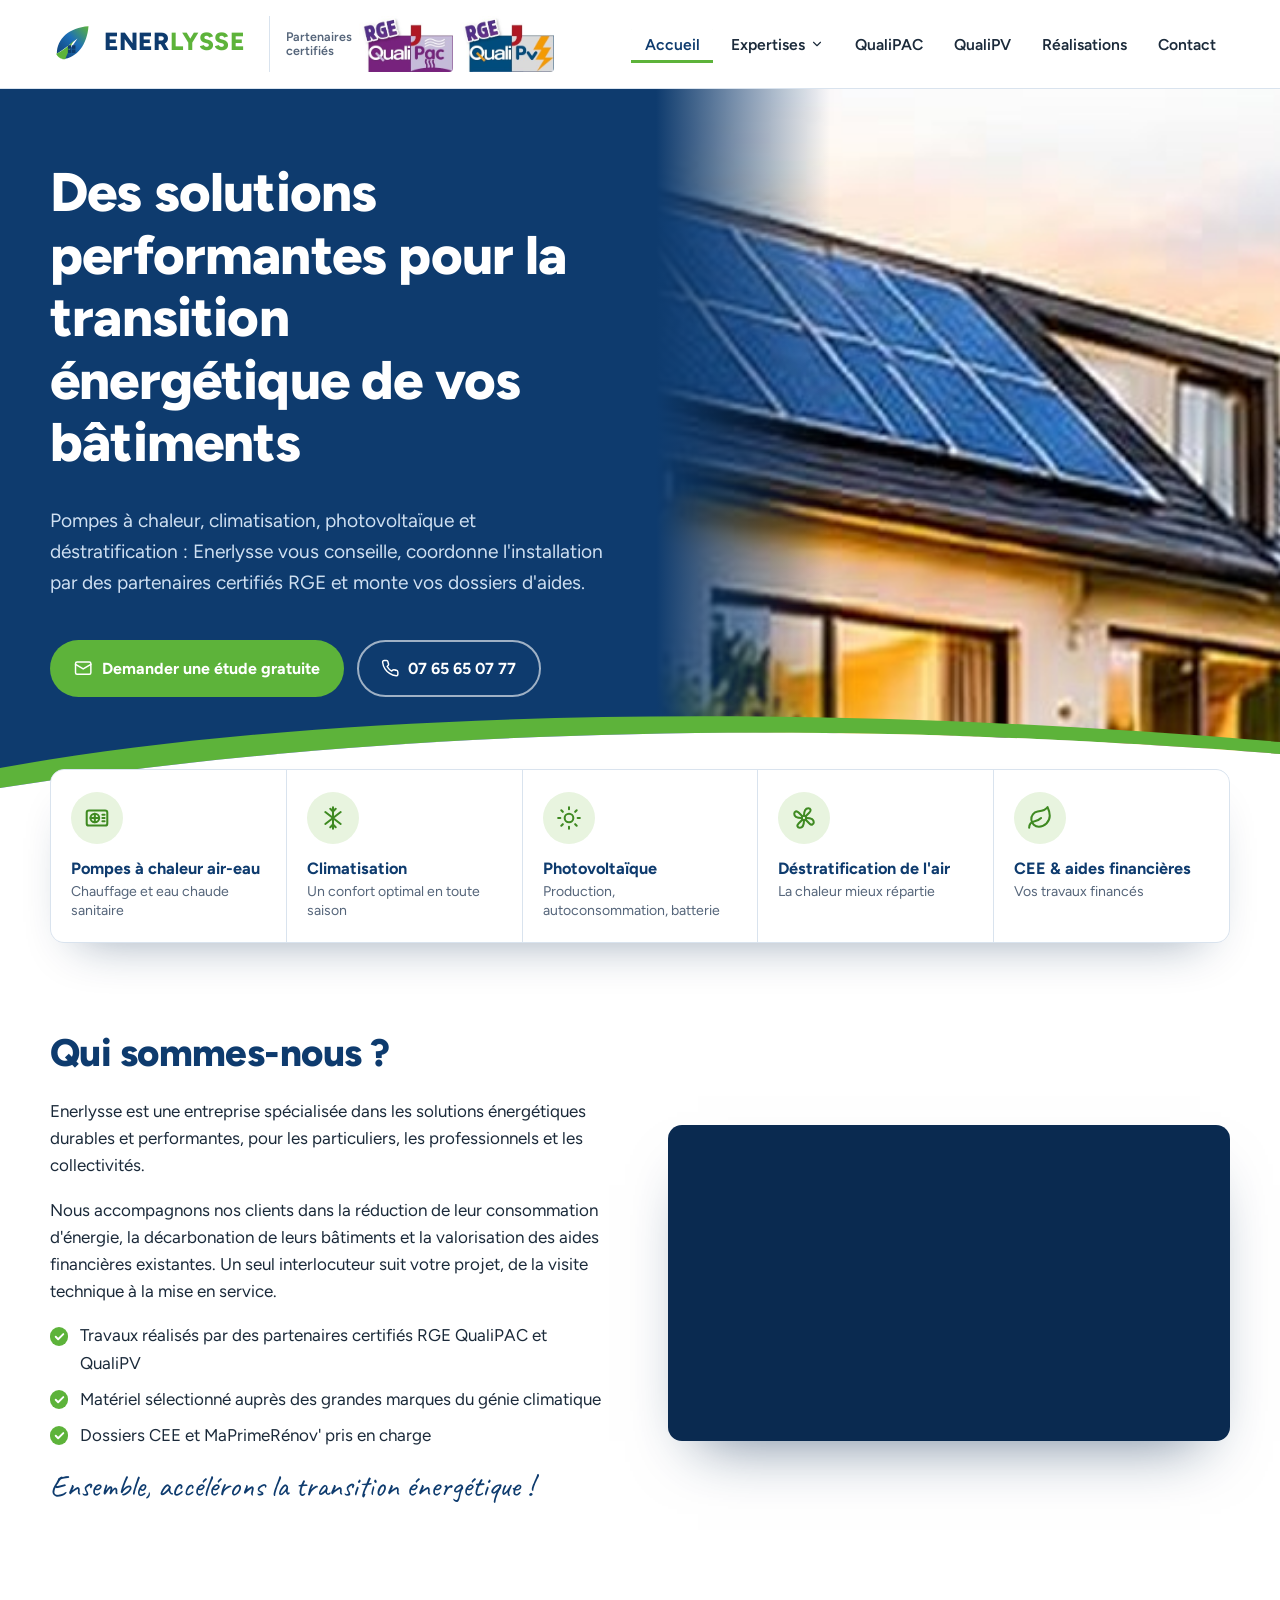
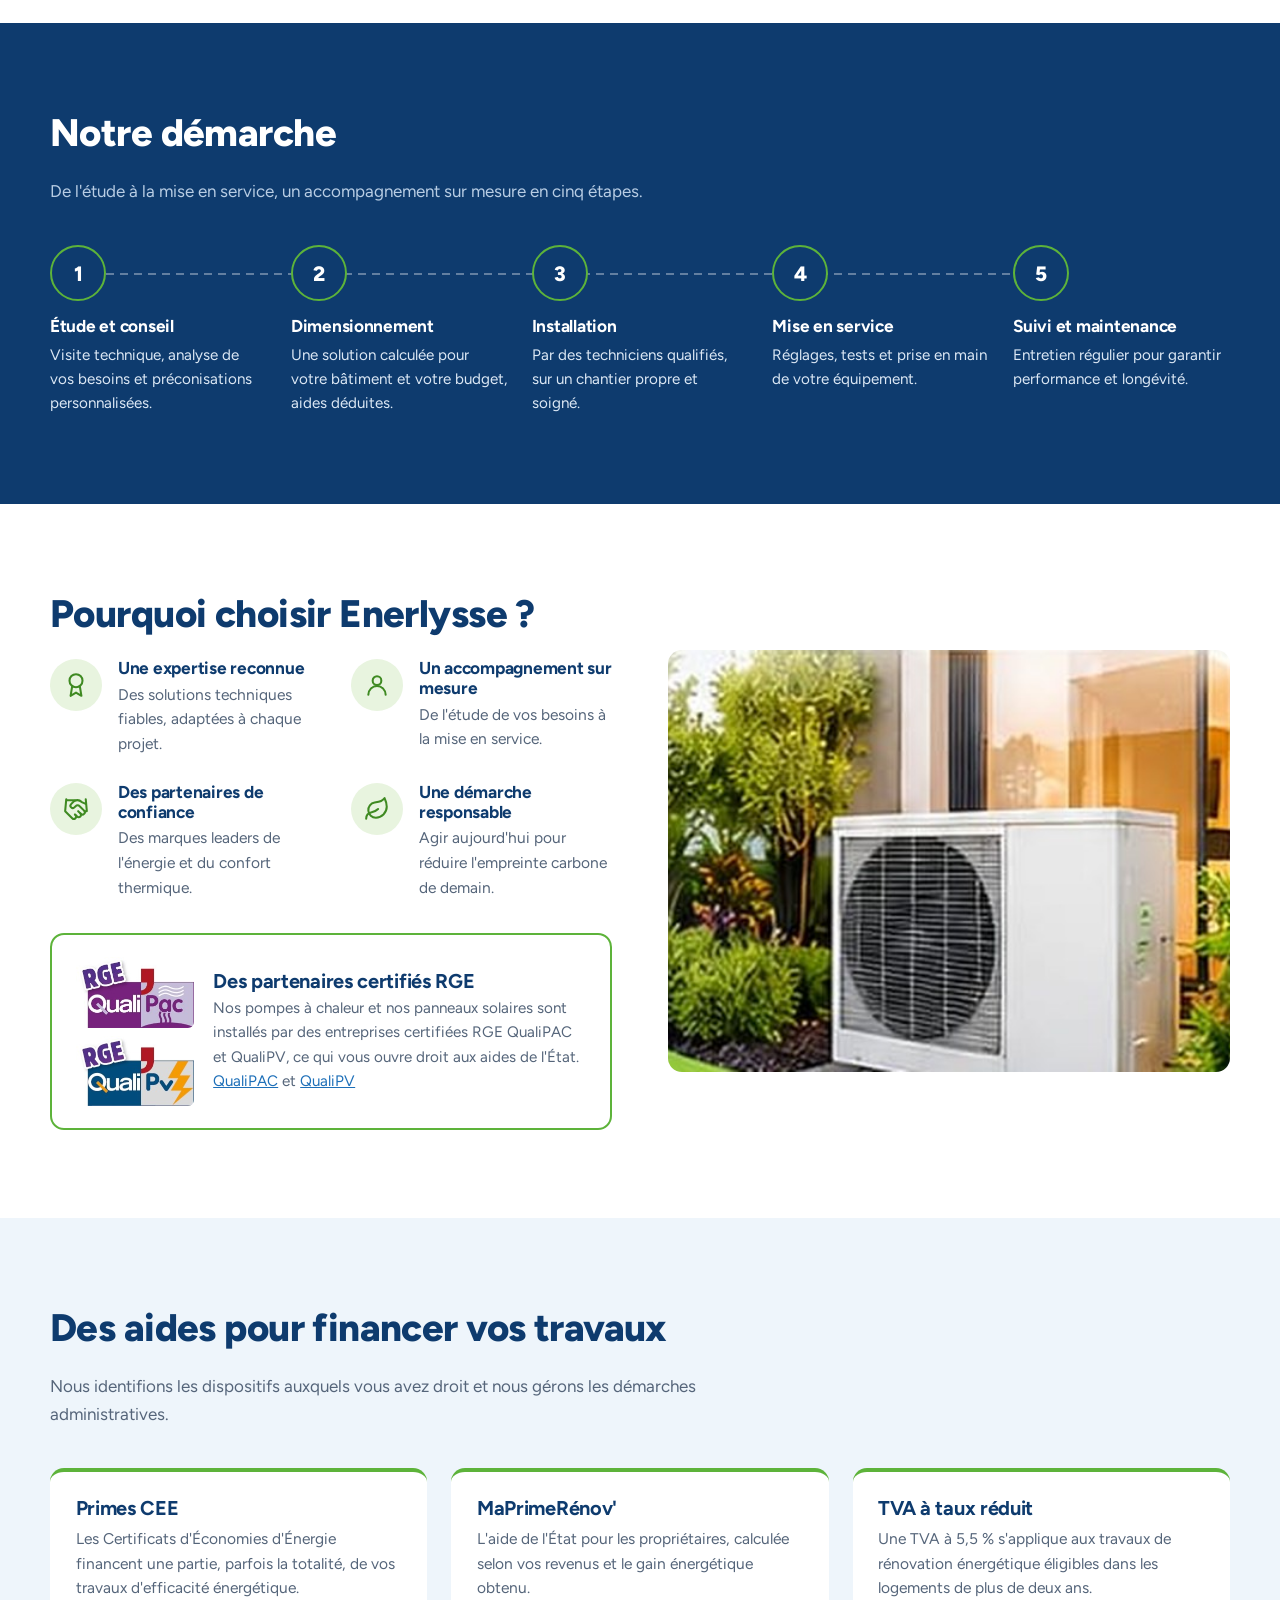
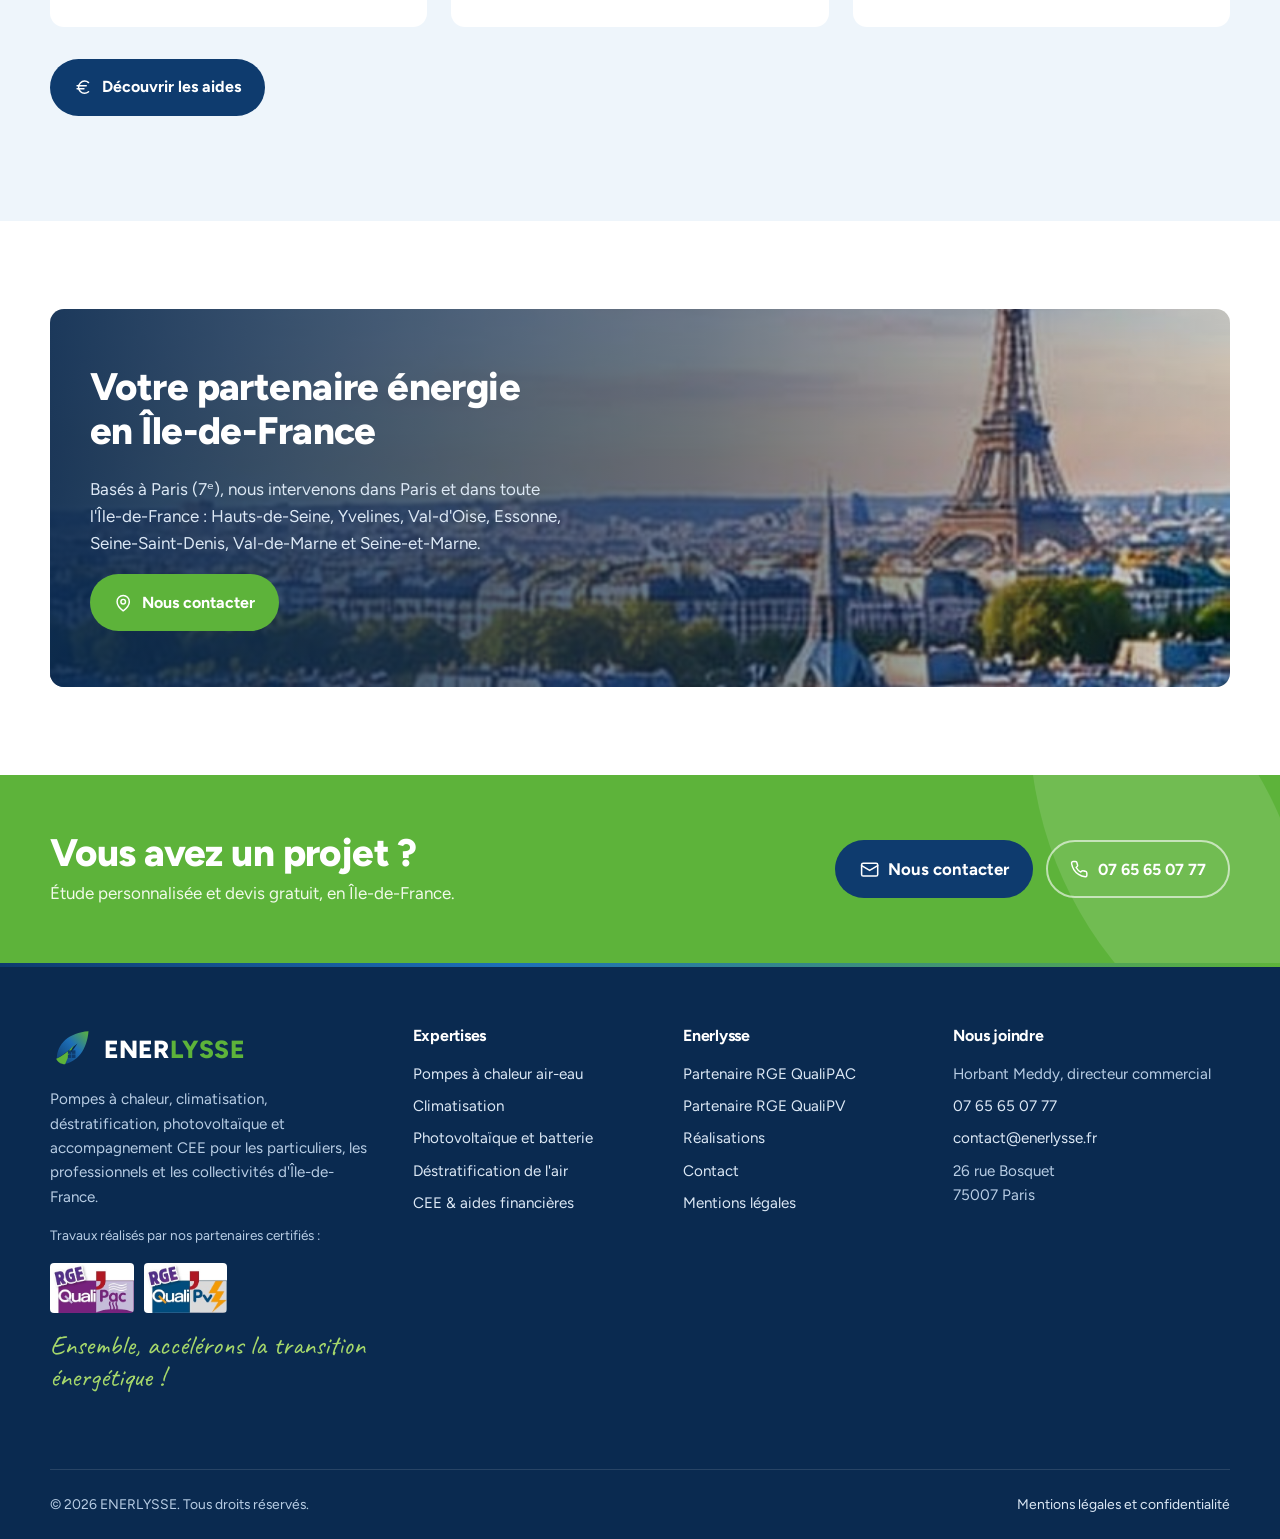
==== index.html @ 4a24c3ea "Correction video cache" ====
<!DOCTYPE html>
<html lang="fr">
<head>
<meta charset="utf-8">
<meta name="viewport" content="width=device-width, initial-scale=1">
<title>Enerlysse | Pompes à chaleur, climatisation et CEE en Île-de-France</title>
<meta name="description" content="Enerlysse à Paris : pompes à chaleur, climatisation, déstratification et photovoltaïque avec des partenaires certifiés RGE QualiPAC et QualiPV, accompagnement CEE en Île-de-France.">
<meta property="og:title" content="Enerlysse | Pompes à chaleur, climatisation et CEE en Île-de-France">
<meta property="og:description" content="Enerlysse à Paris : pompes à chaleur, climatisation, déstratification et photovoltaïque avec des partenaires certifiés RGE QualiPAC et QualiPV, accompagnement CEE en Île-de-France.">
<meta property="og:type" content="website">
<meta property="og:locale" content="fr_FR">
<meta name="theme-color" content="#0E3B6E">
<link rel="icon" href="assets/img/favicon.svg" type="image/svg+xml">
<link rel="preconnect" href="https://fonts.googleapis.com">
<link rel="preconnect" href="https://fonts.gstatic.com" crossorigin>
<link href="https://fonts.googleapis.com/css2?family=Caveat:wght@600&family=Figtree:wght@400;500;600;700;800&display=swap" rel="stylesheet">
<link rel="stylesheet" href="assets/css/style.css?v=2026100602">
</head>
<body>
<a class="skip-link" href="#contenu">Aller au contenu</a>
<header class="site-header">
  <div class="wrap header-inner">
    <a class="brand" href="index.html" aria-label="Enerlysse, retour à l'accueil">
      <img src="assets/img/logo.svg" alt="" width="44" height="44">
      <span><span class="brand-name">ENER<span>LYSSE</span></span><span class="brand-tag">Énergies d'aujourd'hui pour un avenir durable</span></span>
    </a>
    <div class="header-rge" aria-label="Nos partenaires installateurs certifiés RGE">
      <span class="header-rge-label">Partenaires<br>certifiés</span>
      <a href="qualipac.html" title="Partenaire certifié RGE QualiPAC"><img src="assets/img/rge-qualipac.jpg" alt="RGE QualiPAC" width="67" height="40"></a>
      <a href="qualipv.html" title="Partenaire certifié RGE QualiPV"><img src="assets/img/rge-qualipv.jpg" alt="RGE QualiPV" width="67" height="40"></a>
    </div>
    <nav class="main-nav" id="main-nav" aria-label="Navigation principale">
      <ul>
        <li><a href="index.html" aria-current="page">Accueil</a></li><li class="has-sub"><button type="button" aria-expanded="false" aria-controls="sub-expertises">Expertises <svg class="chev" viewBox="0 0 24 24" fill="none" stroke="currentColor" stroke-width="1.9" stroke-linecap="round" stroke-linejoin="round" aria-hidden="true"><path d="m6 9 6 6 6-6"/></svg></button><ul class="submenu" id="sub-expertises"><li><a href="pompes-a-chaleur.html">Pompes à chaleur<small>Chauffage et eau chaude</small></a></li><li><a href="climatisation.html">Climatisation<small>Réversible, murale, cassette, gainable</small></a></li><li><a href="photovoltaique.html">Photovoltaïque<small>Production, autoconsommation, batterie</small></a></li><li><a href="destratification.html">Déstratification de l'air<small>Grands volumes, entrepôts, gymnases</small></a></li><li><a href="cee-aides.html">CEE & aides financières<small>MaPrimeRénov', primes CEE</small></a></li></ul></li><li><a href="qualipac.html">QualiPAC</a></li><li><a href="qualipv.html">QualiPV</a></li><li><a href="realisations.html">Réalisations</a></li><li><a href="contact.html">Contact</a></li>
      </ul>
      <div class="nav-mobile-cta"><a class="btn btn-green" href="tel:+33765650777"><svg viewBox="0 0 24 24" fill="none" stroke="currentColor" stroke-width="1.9" stroke-linecap="round" stroke-linejoin="round" aria-hidden="true"><path d="M22 16.9v3a2 2 0 0 1-2.2 2 19.8 19.8 0 0 1-8.6-3.1 19.5 19.5 0 0 1-6-6A19.8 19.8 0 0 1 2.1 4.2 2 2 0 0 1 4.1 2h3a2 2 0 0 1 2 1.7c.1.9.4 1.8.7 2.7a2 2 0 0 1-.5 2.1L8 9.8a16 16 0 0 0 6 6l1.3-1.3a2 2 0 0 1 2.1-.4c.9.3 1.8.6 2.7.7a2 2 0 0 1 1.7 2Z"/></svg> 07 65 65 07 77</a></div>
    </nav>
    <a class="header-phone" href="tel:+33765650777"><svg viewBox="0 0 24 24" fill="none" stroke="currentColor" stroke-width="1.9" stroke-linecap="round" stroke-linejoin="round" aria-hidden="true"><path d="M22 16.9v3a2 2 0 0 1-2.2 2 19.8 19.8 0 0 1-8.6-3.1 19.5 19.5 0 0 1-6-6A19.8 19.8 0 0 1 2.1 4.2 2 2 0 0 1 4.1 2h3a2 2 0 0 1 2 1.7c.1.9.4 1.8.7 2.7a2 2 0 0 1-.5 2.1L8 9.8a16 16 0 0 0 6 6l1.3-1.3a2 2 0 0 1 2.1-.4c.9.3 1.8.6 2.7.7a2 2 0 0 1 1.7 2Z"/></svg> 07 65 65 07 77</a>
    <button class="nav-toggle" type="button" aria-expanded="false" aria-controls="main-nav" aria-label="Ouvrir le menu"><svg viewBox="0 0 24 24" fill="none" stroke="currentColor" stroke-width="1.9" stroke-linecap="round" stroke-linejoin="round" aria-hidden="true"><path d="M4 6h16M4 12h16M4 18h16"/></svg></button>
  </div>
</header>
<main id="contenu">

<section class="hero">
  <div class="hero-grid">
    <div class="hero-copy">
      <h1>Des solutions performantes pour la transition énergétique de vos bâtiments</h1>
      <p class="lead">Pompes à chaleur, climatisation, photovoltaïque et déstratification : Enerlysse vous conseille, coordonne l'installation par des partenaires certifiés RGE et monte vos dossiers d'aides.</p>
      <div class="hero-actions">
        <a class="btn btn-green" href="contact.html"><svg viewBox="0 0 24 24" fill="none" stroke="currentColor" stroke-width="1.9" stroke-linecap="round" stroke-linejoin="round" aria-hidden="true"><rect x="2" y="4" width="20" height="16" rx="2"/><path d="m22 7-10 6L2 7"/></svg> Demander une étude gratuite</a>
        <a class="btn btn-ghost" href="tel:+33765650777"><svg viewBox="0 0 24 24" fill="none" stroke="currentColor" stroke-width="1.9" stroke-linecap="round" stroke-linejoin="round" aria-hidden="true"><path d="M22 16.9v3a2 2 0 0 1-2.2 2 19.8 19.8 0 0 1-8.6-3.1 19.5 19.5 0 0 1-6-6A19.8 19.8 0 0 1 2.1 4.2 2 2 0 0 1 4.1 2h3a2 2 0 0 1 2 1.7c.1.9.4 1.8.7 2.7a2 2 0 0 1-.5 2.1L8 9.8a16 16 0 0 0 6 6l1.3-1.3a2 2 0 0 1 2.1-.4c.9.3 1.8.6 2.7.7a2 2 0 0 1 1.7 2Z"/></svg> 07 65 65 07 77</a>
      </div>
    </div>
    <div class="hero-media">
      <img src="assets/img/maison-solaire.jpg" alt="Maison individuelle équipée pour les énergies renouvelables" width="624" height="320">
    </div>
  </div>
  <svg class="hero-swoosh" viewBox="0 0 1440 120" preserveAspectRatio="none" aria-hidden="true">
    <path d="M0 78 C 360 20, 900 10, 1440 52 L1440 64 C 900 26, 420 40, 0 98 Z" fill="#5DB33A"/>
    <path d="M0 98 C 420 40, 900 26, 1440 64 L1440 120 L0 120 Z" fill="#fff"/>
  </svg>
</section>

<div class="wrap expertise-strip">
  <ul>
    <li><a href="pompes-a-chaleur.html"><span class="ico"><svg viewBox="0 0 24 24" fill="none" stroke="currentColor" stroke-width="1.9" stroke-linecap="round" stroke-linejoin="round" aria-hidden="true"><rect x="2.5" y="5" width="19" height="14" rx="2"/><circle cx="10" cy="12" r="4"/><path d="M10 8v8M6 12h8"/><path d="M17 9h2M17 12h2M17 15h2"/></svg></span><span><strong>Pompes à chaleur air-eau</strong><span class="sub">Chauffage et eau chaude sanitaire</span></span></a></li>
    <li><a href="climatisation.html"><span class="ico"><svg viewBox="0 0 24 24" fill="none" stroke="currentColor" stroke-width="1.9" stroke-linecap="round" stroke-linejoin="round" aria-hidden="true"><path d="M12 2v20M4.9 6.5l14.2 11M19.1 6.5L4.9 17.5"/><path d="M9.5 3.5L12 6l2.5-2.5M9.5 20.5L12 18l2.5 2.5"/></svg></span><span><strong>Climatisation</strong><span class="sub">Un confort optimal en toute saison</span></span></a></li>
    <li><a href="photovoltaique.html"><span class="ico"><svg viewBox="0 0 24 24" fill="none" stroke="currentColor" stroke-width="1.9" stroke-linecap="round" stroke-linejoin="round" aria-hidden="true"><circle cx="12" cy="12" r="4"/><path d="M12 2v2M12 20v2M4.9 4.9l1.4 1.4M17.7 17.7l1.4 1.4M2 12h2M20 12h2M4.9 19.1l1.4-1.4M17.7 6.3l1.4-1.4"/></svg></span><span><strong>Photovoltaïque</strong><span class="sub">Production, autoconsommation, batterie</span></span></a></li>
    <li><a href="destratification.html"><span class="ico"><svg viewBox="0 0 24 24" fill="none" stroke="currentColor" stroke-width="1.9" stroke-linecap="round" stroke-linejoin="round" aria-hidden="true"><circle cx="12" cy="12" r="2"/><path d="M12 10c0-4 1-7 4-7 2 0 3 2 1 4l-3 3"/><path d="M14 12c4 0 7 1 7 4 0 2-2 3-4 1l-3-3"/><path d="M12 14c0 4-1 7-4 7-2 0-3-2-1-4l3-3"/><path d="M10 12c-4 0-7-1-7-4 0-2 2-3 4-1l3 3"/></svg></span><span><strong>Déstratification de l'air</strong><span class="sub">La chaleur mieux répartie</span></span></a></li>
    <li><a href="cee-aides.html"><span class="ico"><svg viewBox="0 0 24 24" fill="none" stroke="currentColor" stroke-width="1.9" stroke-linecap="round" stroke-linejoin="round" aria-hidden="true"><path d="M11 20A7 7 0 0 1 9.8 6.1C15.5 5 17 4.5 19 2c1 2 2 4.2 2 8 0 5.5-4.8 10-10 10Z"/><path d="M2 21c0-3 1.9-5.4 5.1-6C9.5 14.5 12 13 13 12"/></svg></span><span><strong>CEE & aides financières</strong><span class="sub">Vos travaux financés</span></span></a></li>
  </ul>
</div>

<section class="section" id="qui-sommes-nous">
  <div class="wrap split">
    <div>
      <h2>Qui sommes-nous&nbsp;?</h2>
      <p>Enerlysse est une entreprise spécialisée dans les solutions énergétiques durables et performantes, pour les particuliers, les professionnels et les collectivités.</p>
      <p>Nous accompagnons nos clients dans la réduction de leur consommation d'énergie, la décarbonation de leurs bâtiments et la valorisation des aides financières existantes. Un seul interlocuteur suit votre projet, de la visite technique à la mise en service.</p>
      <ul class="checks">
        <li>Travaux réalisés par des partenaires certifiés RGE QualiPAC et QualiPV</li>
        <li>Matériel sélectionné auprès des grandes marques du génie climatique</li>
        <li>Dossiers CEE et MaPrimeRénov' pris en charge</li>
      </ul>
      <p class="script">Ensemble, accélérons la transition énergétique&nbsp;!</p>
    </div>
    <div>
      <!-- VIDÉO DE PRÉSENTATION ENERLYSSE
           Option 1 : déposez le fichier dans assets/video/ sous le nom enerlysse-presentation.mp4
           Option 2 (vidéo YouTube) : collez l'identifiant YouTube dans data-youtube ci-dessous,
           par ex. data-youtube="dQw4w9WgXcQ" pour https://www.youtube.com/watch?v=dQw4w9WgXcQ
           Tant qu'aucune vidéo n'est trouvée, une photo s'affiche à la place. -->
      <div class="video-frame" data-youtube="https://www.youtube.com/watch?v=qQwC8kGLUNQ">
        <video controls preload="metadata" poster="assets/img/batiment.jpg" playsinline>
          <source src="assets/video/enerlysse-presentation.mp4" type="video/mp4">
          <source src="assets/video/enerlysse-presentation.MP4" type="video/mp4">
          <source src="assets/video/enerlysse-presentation.webm" type="video/webm">
        </video>
        <div class="video-fallback">
          <div>
            <p>Enerlysse, votre partenaire énergie en Île-de-France</p>
            <small>Pompes à chaleur, climatisation, photovoltaïque et déstratification</small>
          </div>
        </div>
      </div>
    </div>
  </div>
</section>

<section class="section section-navy" id="demarche">
  <div class="wrap">
    <div class="section-head">
      <h2>Notre démarche</h2>
      <p>De l'étude à la mise en service, un accompagnement sur mesure en cinq étapes.</p>
    </div>
    <ol class="steps">
      <li><h3>Étude et conseil</h3><p>Visite technique, analyse de vos besoins et préconisations personnalisées.</p></li>
      <li><h3>Dimensionnement</h3><p>Une solution calculée pour votre bâtiment et votre budget, aides déduites.</p></li>
      <li><h3>Installation</h3><p>Par des techniciens qualifiés, sur un chantier propre et soigné.</p></li>
      <li><h3>Mise en service</h3><p>Réglages, tests et prise en main de votre équipement.</p></li>
      <li><h3>Suivi et maintenance</h3><p>Entretien régulier pour garantir performance et longévité.</p></li>
    </ol>
  </div>
</section>

<section class="section" id="pourquoi">
  <div class="wrap split reverse">
    <div>
      <div class="photo"><img src="assets/img/pac-unite.jpg" alt="Unité extérieure de pompe à chaleur air-eau installée dans un jardin" loading="lazy" width="536" height="352"></div>
    </div>
    <div>
      <h2>Pourquoi choisir Enerlysse&nbsp;?</h2>
      <div class="reasons">
        <div class="reason"><span class="ico"><svg viewBox="0 0 24 24" fill="none" stroke="currentColor" stroke-width="1.9" stroke-linecap="round" stroke-linejoin="round" aria-hidden="true"><circle cx="12" cy="8" r="6"/><path d="M15.5 13 17 22l-5-3-5 3 1.5-9"/></svg></span><div><h3>Une expertise reconnue</h3><p>Des solutions techniques fiables, adaptées à chaque projet.</p></div></div>
        <div class="reason"><span class="ico"><svg viewBox="0 0 24 24" fill="none" stroke="currentColor" stroke-width="1.9" stroke-linecap="round" stroke-linejoin="round" aria-hidden="true"><circle cx="12" cy="8" r="4"/><path d="M4 21a8 8 0 0 1 16 0"/></svg></span><div><h3>Un accompagnement sur mesure</h3><p>De l'étude de vos besoins à la mise en service.</p></div></div>
        <div class="reason"><span class="ico"><svg viewBox="0 0 24 24" fill="none" stroke="currentColor" stroke-width="1.9" stroke-linecap="round" stroke-linejoin="round" aria-hidden="true"><path d="m11 17 2 2a1 1 0 1 0 3-3"/><path d="m14 14 2.5 2.5a1 1 0 1 0 3-3l-3.9-3.9a3 3 0 0 0-4.2 0l-.9.9a1 1 0 1 1-3-3l2.8-2.8a5.8 5.8 0 0 1 7 .9L21 7.3"/><path d="m21 3 1 11h-2M3 3 2 14l6.5 6.5a1 1 0 1 0 3-3M3 4h8"/></svg></span><div><h3>Des partenaires de confiance</h3><p>Des marques leaders de l'énergie et du confort thermique.</p></div></div>
        <div class="reason"><span class="ico"><svg viewBox="0 0 24 24" fill="none" stroke="currentColor" stroke-width="1.9" stroke-linecap="round" stroke-linejoin="round" aria-hidden="true"><path d="M11 20A7 7 0 0 1 9.8 6.1C15.5 5 17 4.5 19 2c1 2 2 4.2 2 8 0 5.5-4.8 10-10 10Z"/><path d="M2 21c0-3 1.9-5.4 5.1-6C9.5 14.5 12 13 13 12"/></svg></span><div><h3>Une démarche responsable</h3><p>Agir aujourd'hui pour réduire l'empreinte carbone de demain.</p></div></div>
      </div>
      <div class="cert-card" style="margin-top:2rem">
        <div class="cert-logos"><a href="qualipac.html"><img src="assets/img/rge-qualipac.jpg" alt="RGE QualiPAC" width="118" height="70"></a><a href="qualipv.html"><img src="assets/img/rge-qualipv.jpg" alt="RGE QualiPV" width="118" height="70"></a></div>
        <div><h3>Des partenaires certifiés RGE</h3><p>Nos pompes à chaleur et nos panneaux solaires sont installés par des entreprises certifiées RGE QualiPAC et QualiPV, ce qui vous ouvre droit aux aides de l'État. <a href="qualipac.html">QualiPAC</a> et <a href="qualipv.html">QualiPV</a></p></div>
      </div>
    </div>
  </div>
</section>

<section class="section section-sky" id="aides">
  <div class="wrap">
    <div class="section-head">
      <h2>Des aides pour financer vos travaux</h2>
      <p>Nous identifions les dispositifs auxquels vous avez droit et nous gérons les démarches administratives.</p>
    </div>
    <div class="aid-grid">
      <div class="aid"><h3>Primes CEE</h3><p>Les Certificats d'Économies d'Énergie financent une partie, parfois la totalité, de vos travaux d'efficacité énergétique.</p></div>
      <div class="aid"><h3>MaPrimeRénov'</h3><p>L'aide de l'État pour les propriétaires, calculée selon vos revenus et le gain énergétique obtenu.</p></div>
      <div class="aid"><h3>TVA à taux réduit</h3><p>Une TVA à 5,5 % s'applique aux travaux de rénovation énergétique éligibles dans les logements de plus de deux ans.</p></div>
    </div>
    <p style="margin-top:2rem"><a class="btn btn-navy" href="cee-aides.html"><svg viewBox="0 0 24 24" fill="none" stroke="currentColor" stroke-width="1.9" stroke-linecap="round" stroke-linejoin="round" aria-hidden="true"><path d="M4 10h12M4 14h9"/><path d="M19 6a7.7 7.7 0 0 0-5.2-2A7.9 7.9 0 0 0 6 12c0 4.4 3.5 8 7.8 8 2 0 3.8-.8 5.2-2"/></svg> Découvrir les aides</a></p>
  </div>
</section>

<section class="section">
  <div class="wrap">
    <div class="zone">
      <img src="assets/img/paris.jpg" alt="" loading="lazy">
      <div class="zone-body">
        <h2>Votre partenaire énergie en <span style="white-space:nowrap">Île-de-France</span></h2>
        <p>Basés à Paris (7ᵉ), nous intervenons dans Paris et dans toute l'Île-de-France : Hauts-de-Seine, Yvelines, Val-d'Oise, Essonne, Seine-Saint-Denis, Val-de-Marne et Seine-et-Marne.</p>
        <a class="btn btn-green" href="contact.html"><svg viewBox="0 0 24 24" fill="none" stroke="currentColor" stroke-width="1.9" stroke-linecap="round" stroke-linejoin="round" aria-hidden="true"><path d="M20 10c0 6-8 12-8 12S4 16 4 10a8 8 0 0 1 16 0Z"/><circle cx="12" cy="10" r="3"/></svg> Nous contacter</a>
      </div>
    </div>
  </div>
</section>

<section class="cta-band">
  <div class="wrap cta-inner">
    <div>
      <h2>Vous avez un projet&nbsp;?</h2>
      <p>Étude personnalisée et devis gratuit, en Île-de-France.</p>
    </div>
    <div style="display:flex;gap:.8rem;flex-wrap:wrap">
      <a class="btn btn-navy" href="contact.html"><svg viewBox="0 0 24 24" fill="none" stroke="currentColor" stroke-width="1.9" stroke-linecap="round" stroke-linejoin="round" aria-hidden="true"><rect x="2" y="4" width="20" height="16" rx="2"/><path d="m22 7-10 6L2 7"/></svg> Nous contacter</a>
      <a class="btn btn-ghost" href="tel:+33765650777"><svg viewBox="0 0 24 24" fill="none" stroke="currentColor" stroke-width="1.9" stroke-linecap="round" stroke-linejoin="round" aria-hidden="true"><path d="M22 16.9v3a2 2 0 0 1-2.2 2 19.8 19.8 0 0 1-8.6-3.1 19.5 19.5 0 0 1-6-6A19.8 19.8 0 0 1 2.1 4.2 2 2 0 0 1 4.1 2h3a2 2 0 0 1 2 1.7c.1.9.4 1.8.7 2.7a2 2 0 0 1-.5 2.1L8 9.8a16 16 0 0 0 6 6l1.3-1.3a2 2 0 0 1 2.1-.4c.9.3 1.8.6 2.7.7a2 2 0 0 1 1.7 2Z"/></svg> 07 65 65 07 77</a>
    </div>
  </div>
</section>
</main>
<footer class="site-footer">
  <div class="wrap">
    <div class="footer-grid">
      <div>
        <a class="brand" href="index.html"><img src="assets/img/logo.svg" alt="" width="40" height="40"><span class="brand-name">ENER<span>LYSSE</span></span></a>
        <p style="margin-top:1rem">Pompes à chaleur, climatisation, déstratification, photovoltaïque et accompagnement CEE pour les particuliers, les professionnels et les collectivités d'Île-de-France.</p>
        <p class="footer-rge-note">Travaux réalisés par nos partenaires certifiés :</p><div class="footer-certs"><a href="qualipac.html"><img src="assets/img/rge-qualipac.jpg" alt="RGE QualiPAC" width="84" height="50"></a><a href="qualipv.html"><img src="assets/img/rge-qualipv.jpg" alt="RGE QualiPV" width="84" height="50"></a></div>
        <p class="script">Ensemble, accélérons la transition énergétique&nbsp;!</p>
      </div>
      <div>
        <h3>Expertises</h3>
        <ul>
          <li><a href="pompes-a-chaleur.html">Pompes à chaleur air-eau</a></li>
          <li><a href="climatisation.html">Climatisation</a></li>
          <li><a href="photovoltaique.html">Photovoltaïque et batterie</a></li>
          <li><a href="destratification.html">Déstratification de l'air</a></li>
          <li><a href="cee-aides.html">CEE & aides financières</a></li>
        </ul>
      </div>
      <div>
        <h3>Enerlysse</h3>
        <ul>
          <li><a href="qualipac.html">Partenaire RGE QualiPAC</a></li>
          <li><a href="qualipv.html">Partenaire RGE QualiPV</a></li>
          <li><a href="realisations.html">Réalisations</a></li>
          <li><a href="contact.html">Contact</a></li>
          <li><a href="mentions-legales.html">Mentions légales</a></li>
        </ul>
      </div>
      <div>
        <h3>Nous joindre</h3>
        <ul>
          <li>Horbant Meddy, directeur commercial</li>
          <li><a href="tel:+33765650777">07 65 65 07 77</a></li>
          <li><a href="mailto:contact@enerlysse.fr">contact@enerlysse.fr</a></li>
          <li>26 rue Bosquet<br>75007 Paris</li>
        </ul>
      </div>
    </div>
    <div class="footer-bottom">
      <span>© <span id="year">2026</span> ENERLYSSE. Tous droits réservés.</span>
      <a href="mentions-legales.html">Mentions légales et confidentialité</a>
    </div>
  </div>
</footer>
<script src="assets/js/main.js?v=2026100602"></script>
</body>
</html>
---- assets/css/style.css ----
/* ==========================================================
   ENERLYSSE — Feuille de style principale
   Couleurs reprises de la plaquette (bleu marine + vert feuille)
   ========================================================== */

:root {
  --navy: #0E3B6E;
  --navy-deep: #0A2A50;
  --blue: #1D6FB8;
  --green: #5DB33A;
  --green-dark: #3F8A22;
  --green-soft: #E8F4DF;
  --sky: #EEF5FB;
  --ink: #1B2A3A;
  --muted: #55657A;
  --line: #D9E3EE;
  --white: #FFFFFF;

  --font: "Figtree", system-ui, -apple-system, "Segoe UI", Roboto, sans-serif;
  --script: "Caveat", "Segoe Script", cursive;

  --wrap: 1180px;
  --radius: 14px;
  --header-h: 76px;
}

*,
*::before,
*::after { box-sizing: border-box; }

html { scroll-behavior: smooth; scroll-padding-top: calc(var(--header-h) + 12px); }
@media (prefers-reduced-motion: reduce) {
  html { scroll-behavior: auto; }
  *, *::before, *::after { animation: none !important; transition: none !important; }
}

body {
  margin: 0;
  font-family: var(--font);
  font-size: 1.0625rem;
  line-height: 1.6;
  color: var(--ink);
  background: var(--white);
  -webkit-font-smoothing: antialiased;
}

img, video { max-width: 100%; display: block; }
a { color: var(--blue); }
a:hover { color: var(--navy); }

:focus-visible { outline: 3px solid var(--green); outline-offset: 3px; border-radius: 4px; }

h1, h2, h3, h4 { line-height: 1.15; margin: 0 0 .6em; color: var(--navy); letter-spacing: -0.015em; }
h1 { font-size: clamp(2.1rem, 4.4vw, 3.4rem); font-weight: 800; }
h2 { font-size: clamp(1.7rem, 3vw, 2.4rem); font-weight: 800; }
h3 { font-size: 1.25rem; font-weight: 700; }
p { margin: 0 0 1em; }

.wrap { width: min(100% - 2.5rem, var(--wrap)); margin-inline: auto; }
.narrow { max-width: 68ch; }
.lead { font-size: 1.2rem; color: var(--muted); max-width: 60ch; }
.script { font-family: var(--script); font-size: 1.9rem; color: var(--navy); line-height: 1.2; }

.skip-link { position: absolute; left: -9999px; top: 0; background: var(--navy); color: #fff; padding: .7rem 1rem; z-index: 200; }
.skip-link:focus { left: 1rem; top: 1rem; }

/* ---------- Boutons ---------- */
.btn {
  display: inline-flex; align-items: center; gap: .55rem;
  padding: .85rem 1.4rem; border-radius: 999px;
  font-weight: 700; font-size: 1rem; text-decoration: none;
  border: 2px solid transparent; cursor: pointer; font-family: inherit;
  transition: background-color .2s, color .2s, border-color .2s;
}
.btn svg { width: 1.15em; height: 1.15em; flex: none; }
.btn-green { background: var(--green); color: #fff; }
.btn-green:hover { background: var(--green-dark); color: #fff; }
.btn-ghost { border-color: rgba(255,255,255,.6); color: #fff; }
.btn-ghost:hover { background: #fff; color: var(--navy); }
.btn-navy { background: var(--navy); color: #fff; }
.btn-navy:hover { background: var(--navy-deep); color: #fff; }

/* ---------- En-tête ---------- */
.site-header {
  position: sticky; top: 0; z-index: 100;
  background: rgba(255,255,255,.97);
  border-bottom: 1px solid var(--line);
  backdrop-filter: saturate(1.4) blur(6px);
}
.header-inner { display: flex; align-items: center; justify-content: space-between; gap: 1.5rem; min-height: var(--header-h); }

.brand { display: flex; align-items: center; gap: .6rem; text-decoration: none; }
.brand img { width: 44px; height: 44px; }
.brand-name { font-size: 1.55rem; font-weight: 800; letter-spacing: .01em; color: var(--navy); line-height: 1; }
.brand-name span { color: var(--green); }
.brand-tag { display: block; font-size: .72rem; font-weight: 500; color: var(--muted); letter-spacing: .02em; margin-top: 3px; }

.main-nav ul { list-style: none; margin: 0; padding: 0; display: flex; align-items: center; gap: .25rem; }
.main-nav a, .main-nav button {
  display: inline-flex; align-items: center; gap: .3rem;
  padding: .6rem .85rem; border-radius: 8px;
  font: 600 .98rem var(--font); color: var(--ink); text-decoration: none;
  background: none; border: 0; cursor: pointer;
}
.main-nav a:hover, .main-nav button:hover { color: var(--navy); background: var(--sky); }
.main-nav a[aria-current="page"], .main-nav .is-current > button { color: var(--navy); box-shadow: inset 0 -3px 0 var(--green); border-radius: 8px 8px 0 0; }
.main-nav .chev { width: 14px; height: 14px; transition: transform .2s; }

.has-sub { position: relative; }
.submenu {
  position: absolute; top: calc(100% + 6px); left: 0; min-width: 290px;
  background: #fff; border: 1px solid var(--line); border-radius: 12px;
  box-shadow: 0 18px 40px -18px rgba(10,42,80,.35);
  padding: .5rem; display: none;
}
.main-nav .submenu { display: none; flex-direction: column; align-items: stretch; gap: 0; }
.has-sub.open > .submenu { display: flex; }
.has-sub.open .chev { transform: rotate(180deg); }
.submenu a { display: flex; flex-direction: column; align-items: flex-start; gap: 0; padding: .65rem .8rem; }
.submenu small { font-weight: 500; color: var(--muted); font-size: .82rem; }

.header-phone { display: inline-flex; align-items: center; gap: .5rem; font-weight: 800; color: var(--navy); text-decoration: none; white-space: nowrap; }
.header-phone svg { width: 20px; height: 20px; color: var(--green); }

.nav-toggle { display: none; background: none; border: 0; padding: .5rem; cursor: pointer; color: var(--navy); }
.nav-toggle svg { width: 28px; height: 28px; }

@media (max-width: 1180px) {
  .nav-toggle { display: block; }
  .header-phone { display: none; }
  .main-nav {
    position: fixed; inset: var(--header-h) 0 0 0; background: #fff;
    padding: 1rem 1.25rem 2rem; overflow-y: auto;
    transform: translateX(100%); transition: transform .25s ease; visibility: hidden;
  }
  .main-nav.open { transform: none; visibility: visible; }
  .main-nav ul { flex-direction: column; align-items: stretch; }
  .main-nav a, .main-nav button { width: 100%; justify-content: space-between; padding: .9rem .6rem; font-size: 1.08rem; }
  .main-nav a[aria-current="page"], .main-nav .is-current > button { box-shadow: inset 4px 0 0 var(--green); border-radius: 0; }
  .submenu { position: static; box-shadow: none; border: 0; border-left: 2px solid var(--line); border-radius: 0; margin-left: .6rem; padding: 0 0 0 .5rem; min-width: 0; }
  .nav-mobile-cta { display: block !important; margin-top: 1.5rem; }
}
.nav-mobile-cta { display: none; }

/* ---------- Héros (accueil) ---------- */
.hero { position: relative; background: var(--navy); color: #fff; overflow: hidden; }
.hero-grid { display: grid; grid-template-columns: 1.05fr 1fr; min-height: 560px; }
.hero-copy { padding: 4.5rem 3rem 7rem max(1.25rem, calc((100vw - var(--wrap)) / 2)); display: flex; flex-direction: column; justify-content: center; position: relative; z-index: 2; }
.hero h1 { color: #fff; max-width: 15ch; }
.hero .lead { color: #CFE0F2; }
.hero-actions { display: flex; flex-wrap: wrap; gap: .8rem; margin-top: 1.4rem; }
.hero-media { position: relative; }
.hero-media img { width: 100%; height: 100%; object-fit: cover; }
.hero-media::before { content: ""; position: absolute; inset: 0; background: linear-gradient(90deg, var(--navy) 0%, rgba(14,59,110,0) 28%); z-index: 1; }
.hero-swoosh { position: absolute; left: 0; right: 0; bottom: -1px; width: 100%; height: 120px; z-index: 3; pointer-events: none; }

@media (max-width: 860px) {
  .hero-grid { grid-template-columns: 1fr; min-height: 0; }
  .hero-media { order: -1; height: 260px; }
  .hero-media::before { background: linear-gradient(0deg, var(--navy) 0%, rgba(14,59,110,0) 45%); }
  .hero-copy { padding: 1rem 1.25rem 6rem; }
  .hero-swoosh { height: 70px; }
}

/* ---------- Bandeau expertises ---------- */
.expertise-strip { position: relative; z-index: 4; margin-top: -2.5rem; }
.expertise-strip ul { list-style: none; margin: 0; padding: 0; display: grid; grid-template-columns: repeat(5, 1fr); gap: 1px; background: var(--line); border-radius: var(--radius); box-shadow: 0 24px 50px -28px rgba(10,42,80,.45); border: 1px solid var(--line); overflow: hidden; }
.expertise-strip li + li { border-left: 1px solid var(--line); }
.expertise-strip a { display: flex; gap: .9rem; align-items: center; padding: 1.35rem 1.25rem; text-decoration: none; color: var(--ink); height: 100%; transition: background-color .2s; }
.expertise-strip a:hover { background: var(--green-soft); color: var(--ink); }
.expertise-strip strong { display: block; color: var(--navy); font-size: 1.02rem; }
.expertise-strip .sub { font-size: .88rem; color: var(--muted); line-height: 1.35; display: block; }
.ico { flex: none; width: 52px; height: 52px; border-radius: 50%; background: var(--green-soft); color: var(--green-dark); display: grid; place-items: center; }
.ico svg { width: 26px; height: 26px; }
@media (max-width: 860px) {
  .expertise-strip ul { grid-template-columns: 1fr 1fr; }
  .expertise-strip li:nth-child(3) { border-left: 0; }
  .expertise-strip li:nth-child(n+3) { border-top: 1px solid var(--line); }
}
@media (max-width: 520px) {
  .expertise-strip ul { grid-template-columns: 1fr; }
  .expertise-strip li + li { border-left: 0; border-top: 1px solid var(--line); }
}

/* ---------- Sections ---------- */
.section { padding: 5.5rem 0; }
.section-sky { background: var(--sky); }
.section-navy { background: var(--navy); color: #DCE8F5; }
.section-navy h2, .section-navy h3 { color: #fff; }
.section-head { margin-bottom: 2.5rem; }
.section-head p { color: var(--muted); max-width: 62ch; }
.section-navy .section-head p { color: #B8CDE4; }

.split { display: grid; grid-template-columns: 1fr 1fr; gap: 3.5rem; align-items: center; }
.split.reverse > :first-child { order: 2; }
@media (max-width: 860px) { .split { grid-template-columns: 1fr; gap: 2rem; } .split.reverse > :first-child { order: 0; } }

.photo { border-radius: var(--radius); overflow: hidden; aspect-ratio: 4 / 3; background: var(--sky); }
.photo img { width: 100%; height: 100%; object-fit: cover; }

/* Liste à coches */
.checks { list-style: none; padding: 0; margin: 0 0 1.2rem; }
.checks li { position: relative; padding-left: 1.9rem; margin-bottom: .55rem; }
.checks li::before {
  content: ""; position: absolute; left: 0; top: .28em; width: 1.15rem; height: 1.15rem; border-radius: 50%;
  background: var(--green) url("data:image/svg+xml,%3Csvg xmlns='http://www.w3.org/2000/svg' viewBox='0 0 24 24' fill='none' stroke='white' stroke-width='3.5' stroke-linecap='round' stroke-linejoin='round'%3E%3Cpath d='M5 12.5l4.5 4.5L19 7.5'/%3E%3C/svg%3E") center / 70% no-repeat;
}

/* Vidéo de présentation */
.video-frame { position: relative; border-radius: var(--radius); overflow: hidden; background: var(--navy-deep); aspect-ratio: 16 / 9; box-shadow: 0 30px 60px -30px rgba(10,42,80,.6); }
.video-frame video { width: 100%; height: 100%; object-fit: cover; }
.video-fallback { position: absolute; inset: 0; display: none; place-items: center; text-align: center; padding: 1.5rem; color: #fff; background: linear-gradient(0deg, rgba(10,42,80,.88), rgba(10,42,80,.55)), url("../img/batiment.jpg") center / cover; }
.video-frame.no-video .video-fallback { display: grid; }
.video-frame.no-video video { display: none; }
.video-fallback .play { width: 74px; height: 74px; border-radius: 50%; background: var(--green); display: grid; place-items: center; margin: 0 auto 1rem; }
.video-fallback .play svg { width: 30px; height: 30px; margin-left: 4px; }
.video-fallback p { margin: 0; font-weight: 600; }
.video-fallback small { color: #B8CDE4; }

/* Démarche — étapes séquentielles */
.steps { list-style: none; margin: 0; padding: 0; display: grid; grid-template-columns: repeat(5, 1fr); gap: 1.5rem; counter-reset: step; position: relative; }
.steps::before { content: ""; position: absolute; top: 28px; left: 28px; right: calc((100% - 6rem) / 5 - 28px); height: 2px; background: repeating-linear-gradient(90deg, rgba(255,255,255,.35) 0 8px, transparent 8px 14px); }
.steps li { counter-increment: step; position: relative; }
.steps li::before {
  content: counter(step); display: grid; place-items: center; width: 56px; height: 56px; border-radius: 50%;
  background: var(--navy); border: 2px solid var(--green); color: #fff; font-weight: 800; font-size: 1.3rem; margin-bottom: 1rem; position: relative;
}
.steps h3 { font-size: 1.08rem; margin-bottom: .35rem; }
.steps p { font-size: .95rem; margin: 0; }
@media (max-width: 960px) {
  .steps { grid-template-columns: 1fr; gap: 1.25rem; }
  .steps::before { top: 0; bottom: 0; left: 27px; right: auto; width: 2px; height: auto; background: repeating-linear-gradient(180deg, rgba(255,255,255,.35) 0 8px, transparent 8px 14px); }
  .steps li { display: grid; grid-template-columns: 56px 1fr; column-gap: 1.1rem; }
  .steps li::before { grid-row: span 2; margin: 0; }
}

/* Atouts */
.reasons { display: grid; grid-template-columns: repeat(2, 1fr); gap: 1.6rem 2.5rem; }
.reason { display: flex; gap: 1rem; }
.reason h3 { font-size: 1.08rem; margin-bottom: .25rem; }
.reason p { margin: 0; color: var(--muted); font-size: .97rem; }
@media (max-width: 700px) { .reasons { grid-template-columns: 1fr; } }

/* Badge certification */
.cert-card { display: flex; align-items: center; gap: 1.2rem; padding: 1.4rem 1.5rem; border: 2px solid var(--green); border-radius: var(--radius); background: #fff; }
.cert-seal { flex: none; width: 92px; height: 92px; }
.cert-card h3 { margin: 0 0 .2rem; }
.cert-card p { margin: 0; color: var(--muted); font-size: .95rem; }

/* Aides */
.aid-grid { display: grid; grid-template-columns: repeat(3, 1fr); gap: 1.5rem; }
.aid { padding: 1.6rem; background: #fff; border-radius: var(--radius); border-top: 4px solid var(--green); }
.aid h3 { margin-bottom: .4rem; }
.aid p { margin: 0; color: var(--muted); font-size: .97rem; }
@media (max-width: 860px) { .aid-grid { grid-template-columns: 1fr; } }

/* Zone d'intervention */
.zone { position: relative; border-radius: var(--radius); overflow: hidden; color: #fff; }
.zone img { position: absolute; inset: 0; width: 100%; height: 100%; object-fit: cover; }
.zone::after { content: ""; position: absolute; inset: 0; background: linear-gradient(90deg, rgba(10,42,80,.92) 0%, rgba(10,42,80,.6) 55%, rgba(10,42,80,.15) 100%); }
.zone-body { position: relative; z-index: 1; padding: 3.5rem 2.5rem; max-width: 560px; }
.zone h2 { color: #fff; }
.zone p { color: #DCE8F5; }

/* CTA final */
.cta-band { background: var(--green); color: #fff; padding: 3.5rem 0; position: relative; overflow: hidden; }
.cta-band::before { content: ""; position: absolute; right: -80px; top: -120px; width: 380px; height: 380px; border-radius: 0 100% 0 100%; background: rgba(255,255,255,.12); transform: rotate(18deg); }
.cta-inner { display: flex; align-items: center; justify-content: space-between; gap: 2rem; flex-wrap: wrap; position: relative; }
.cta-band h2 { color: #fff; margin: 0 0 .3rem; }
.cta-band p { margin: 0; color: #F1FAEA; }
.cta-band .btn-navy { font-size: 1.05rem; }

/* ---------- En-tête de page intérieure ---------- */
.page-hero { position: relative; background: var(--navy); color: #fff; padding: 4rem 0 6.5rem; overflow: hidden; }
.page-hero.has-img { background-color: var(--navy); background-position: center; background-size: cover; }
.page-hero.has-img::before { content: ""; position: absolute; inset: 0; background: linear-gradient(90deg, rgba(10,42,80,.95) 0%, rgba(14,59,110,.78) 55%, rgba(14,59,110,.35) 100%); }
.page-hero .wrap { position: relative; z-index: 2; }
.page-hero h1 { color: #fff; max-width: 20ch; }
.page-hero .lead { color: #CFE0F2; }
.breadcrumb { font-size: .9rem; margin-bottom: 1.2rem; color: #B8CDE4; }
.breadcrumb a { color: #fff; }
.breadcrumb span[aria-hidden] { margin: 0 .4rem; }

/* Sommaire interne (onglets de page) */
.subnav { border-bottom: 1px solid var(--line); background: #fff; position: sticky; top: var(--header-h); z-index: 50; }
.subnav ul { list-style: none; margin: 0; padding: 0; display: flex; gap: .3rem; overflow-x: auto; scrollbar-width: none; }
.subnav a { display: block; padding: 1rem .9rem; font-weight: 600; text-decoration: none; color: var(--muted); white-space: nowrap; border-bottom: 3px solid transparent; }
.subnav a:hover { color: var(--navy); border-bottom-color: var(--green); }

/* Types (PAC, clim) */
.types { display: grid; grid-template-columns: repeat(3, 1fr); gap: 1.5rem; }
.type { padding: 1.75rem; border: 1px solid var(--line); border-radius: var(--radius); background: #fff; display: flex; flex-direction: column; }
.type h3 { display: flex; align-items: center; gap: .7rem; }
.type p { color: var(--muted); font-size: .98rem; }
.type .checks { font-size: .95rem; margin-top: auto; }
.type.featured { border: 2px solid var(--green); }
.pill { display: inline-block; font-size: .78rem; font-weight: 700; color: var(--green-dark); background: var(--green-soft); padding: .2rem .65rem; border-radius: 999px; margin-bottom: .8rem; align-self: flex-start; }
@media (max-width: 960px) { .types { grid-template-columns: 1fr; } }

/* Encadré chiffres */
.facts { display: grid; grid-template-columns: repeat(3, 1fr); gap: 1.5rem; margin-top: 2rem; }
.fact { background: var(--sky); border-radius: var(--radius); padding: 1.4rem; }
.fact strong { display: block; font-size: 2rem; color: var(--navy); line-height: 1.1; margin-bottom: .3rem; }
.fact span { color: var(--muted); font-size: .95rem; }
@media (max-width: 700px) { .facts { grid-template-columns: 1fr; } }

.note { background: var(--green-soft); border-left: 4px solid var(--green); padding: 1.1rem 1.3rem; border-radius: 0 10px 10px 0; font-size: .98rem; }

/* FAQ */
.faq details { border-bottom: 1px solid var(--line); }
.faq summary { cursor: pointer; padding: 1.15rem 2.5rem 1.15rem 0; font-weight: 700; color: var(--navy); list-style: none; position: relative; }
.faq summary::-webkit-details-marker { display: none; }
.faq summary::after { content: "+"; position: absolute; right: .3rem; top: 50%; transform: translateY(-50%); font-size: 1.6rem; color: var(--green); font-weight: 400; }
.faq details[open] summary::after { content: "–"; }
.faq details p { color: var(--muted); padding-bottom: 1rem; margin: 0; }

/* Réalisations */
.filters { display: flex; flex-wrap: wrap; gap: .5rem; margin-bottom: 2rem; }
.filters button { font: 600 .95rem var(--font); padding: .55rem 1.1rem; border-radius: 999px; border: 1px solid var(--line); background: #fff; color: var(--ink); cursor: pointer; }
.filters button[aria-pressed="true"] { background: var(--navy); border-color: var(--navy); color: #fff; }
.gallery { display: grid; grid-template-columns: repeat(3, 1fr); gap: 1.5rem; }
.project { margin: 0; border-radius: var(--radius); overflow: hidden; background: #fff; border: 1px solid var(--line); }
.project[hidden] { display: none; }
.project img { aspect-ratio: 4 / 3; object-fit: cover; width: 100%; }
.project figcaption { padding: 1rem 1.2rem 1.2rem; }
.project figcaption strong { display: block; color: var(--navy); }
.project figcaption span { color: var(--muted); font-size: .92rem; }
@media (max-width: 960px) { .gallery { grid-template-columns: 1fr 1fr; } }
@media (max-width: 600px) { .gallery { grid-template-columns: 1fr; } }

/* Contact */
.contact-grid { display: grid; grid-template-columns: 1fr 1.3fr; gap: 3rem; align-items: start; }
@media (max-width: 900px) { .contact-grid { grid-template-columns: 1fr; } }
.contact-card { background: var(--navy); color: #DCE8F5; border-radius: var(--radius); padding: 2rem; }
.contact-card h2 { color: #fff; font-size: 1.6rem; }
.contact-list { list-style: none; margin: 1.5rem 0 0; padding: 0; }
.contact-list li { display: flex; gap: 1rem; align-items: flex-start; padding: .9rem 0; border-top: 1px solid rgba(255,255,255,.14); }
.contact-list svg { width: 22px; height: 22px; color: var(--green); flex: none; margin-top: 3px; }
.contact-list a { color: #fff; font-weight: 700; text-decoration: none; }
.contact-list a:hover { text-decoration: underline; color: #fff; }
.contact-list small { display: block; color: #B8CDE4; }

.form { display: grid; grid-template-columns: 1fr 1fr; gap: 1.1rem 1.2rem; }
.form .full { grid-column: 1 / -1; }
.field label { display: block; font-weight: 700; font-size: .95rem; margin-bottom: .35rem; color: var(--navy); }
.field label .opt { font-weight: 500; color: var(--muted); }
.field input, .field select, .field textarea {
  width: 100%; font: inherit; font-size: 1rem; padding: .8rem .95rem; border: 1.5px solid var(--line); border-radius: 10px; background: #fff; color: var(--ink);
}
.field textarea { min-height: 150px; resize: vertical; }
.field input:focus, .field select:focus, .field textarea:focus { outline: none; border-color: var(--blue); box-shadow: 0 0 0 3px rgba(29,111,184,.18); }
.field .err { display: none; color: #B42318; font-size: .88rem; margin-top: .3rem; }
.field.invalid input, .field.invalid select, .field.invalid textarea { border-color: #B42318; }
.field.invalid .err { display: block; }
.consent { display: flex; gap: .7rem; align-items: flex-start; font-size: .92rem; color: var(--muted); }
.consent input { width: 20px; height: 20px; margin-top: 2px; accent-color: var(--green); flex: none; }
.form-status { grid-column: 1 / -1; padding: 1rem 1.2rem; border-radius: 10px; display: none; }
.form-status.ok { display: block; background: var(--green-soft); color: var(--green-dark); font-weight: 600; }
.form-status.ko { display: block; background: #FDECEA; color: #B42318; font-weight: 600; }
@media (max-width: 600px) { .form { grid-template-columns: 1fr; } }

.map-frame { border-radius: var(--radius); overflow: hidden; border: 1px solid var(--line); aspect-ratio: 16 / 7; margin-top: 3rem; }
.map-frame iframe { width: 100%; height: 100%; border: 0; }

/* ---------- Pied de page ---------- */
.site-footer { background: var(--navy-deep); color: #B8CDE4; padding: 4rem 0 1.5rem; font-size: .95rem; position: relative; }
.site-footer::before { content: ""; position: absolute; top: 0; left: 0; right: 0; height: 4px; background: linear-gradient(90deg, var(--navy) 0%, var(--blue) 40%, var(--green) 100%); }
.footer-grid { display: grid; grid-template-columns: 1.4fr 1fr 1fr 1.2fr; gap: 2.5rem; }
.site-footer h3 { color: #fff; font-size: 1rem; margin-bottom: 1rem; }
.site-footer ul { list-style: none; margin: 0; padding: 0; }
.site-footer li { margin-bottom: .5rem; }
.site-footer a { color: #DCE8F5; text-decoration: none; }
.site-footer a:hover { color: #fff; text-decoration: underline; }
.site-footer .brand-name { color: #fff; }
.site-footer .script { color: #A6D86B; font-size: 1.7rem; margin-top: 1rem; }
.footer-certs { display: flex; gap: .6rem; margin-top: 1rem; flex-wrap: wrap; }
.footer-certs span { border: 1px solid rgba(255,255,255,.25); border-radius: 6px; padding: .25rem .6rem; font-size: .8rem; font-weight: 700; color: #fff; }
.footer-bottom { border-top: 1px solid rgba(255,255,255,.12); margin-top: 3rem; padding-top: 1.4rem; display: flex; justify-content: space-between; gap: 1rem; flex-wrap: wrap; font-size: .87rem; }
@media (max-width: 900px) { .footer-grid { grid-template-columns: 1fr 1fr; } }
@media (max-width: 560px) { .footer-grid { grid-template-columns: 1fr; } }

/* Utilitaires */
.mt-0 { margin-top: 0; }
.mb-0 { margin-bottom: 0; }
.center { text-align: center; }
.visually-hidden { position: absolute !important; width: 1px; height: 1px; overflow: hidden; clip: rect(0 0 0 0); white-space: nowrap; }
@media (max-width: 520px) { .brand-tag { display: none; } }

/* ---------- Logos partenaires RGE ---------- */
.header-rge { display: flex; align-items: center; gap: .45rem; margin-right: auto; padding-left: 1rem; border-left: 1px solid var(--line); }
.header-rge-label { font-size: .7rem; line-height: 1.15; font-weight: 600; color: var(--muted); }
.header-rge img { height: 40px; width: auto; border-radius: 4px; }
.header-rge a { display: block; }
@media (max-width: 1240px) { .header-rge-label { display: none; } }
@media (max-width: 1150px) and (min-width: 1181px) { .main-nav a, .main-nav button { padding: .6rem .6rem; } }
@media (max-width: 1180px) { .header-rge { padding-left: .6rem; } }
@media (max-width: 520px) { .header-rge img { height: 32px; } .header-rge { gap: .3rem; padding-left: .4rem; } .brand-name { font-size: 1.3rem; } .brand img { width: 36px; height: 36px; } }
@media (max-width: 380px) { .header-rge img { height: 26px; } }

.cert-logos { display: flex; flex-direction: column; gap: .5rem; flex: none; }
.cert-logos img { width: 118px; height: auto; border-radius: 6px; }

.footer-rge-note { margin: 1rem 0 .3rem; font-size: .85rem; }
.footer-certs img { height: 50px; width: auto; border-radius: 4px; background: #fff; }

.partner-card { border: 2px solid var(--green); border-radius: var(--radius); padding: 2rem; background: #fff; }
.partner-card > img { width: 160px; height: auto; margin-bottom: 1.2rem; }
.partner-kicker { font-size: .9rem; font-weight: 600; color: var(--green-dark); margin: 0 0 .2rem; }
.partner-card h3 { font-size: 1.5rem; margin-bottom: .4rem; }
.partner-meta { color: var(--muted); font-size: .95rem; }
.partner-num { font-size: 1.1rem; color: var(--navy); }
.qual { background: var(--sky); border-radius: 10px; padding: 1rem 1.2rem; margin-bottom: 1.2rem; }
.qual h4 { margin: 0 0 .3rem; color: var(--navy); font-size: 1.05rem; }
.qual p { margin: 0 0 .3rem; font-size: .95rem; color: var(--muted); }
.qual .qual-dates { margin: 0; color: var(--ink); }
.header-rge, .header-rge a { flex: none; }
.header-rge img { max-width: none; }
.brand { flex: none; }
@media (max-width: 1320px) { .site-header .brand-tag { display: none; } }
@media (max-width: 99999px) { .site-header .brand-tag { display: none; } }
@media (max-width: 1480px) { .header-phone { display: none; } }
html, body { overflow-x: clip; }
@media (max-width: 520px) { .header-inner { gap: .5rem; } .nav-toggle { padding: .3rem; } }

/* Bandeau 5 expertises : séparateurs via gap */
.expertise-strip li { background: #fff; }
.expertise-strip li + li, .expertise-strip li:nth-child(3), .expertise-strip li:nth-child(n+3) { border: 0; }
.expertise-strip a { flex-direction: column; align-items: flex-start; text-align: left; }
@media (max-width: 1100px) { .expertise-strip ul { grid-template-columns: repeat(3, 1fr); } .expertise-strip li:last-child { grid-column: span 2; } }
@media (max-width: 700px) { .expertise-strip ul { grid-template-columns: 1fr 1fr; } .expertise-strip li:last-child { grid-column: span 2; } .expertise-strip a { flex-direction: row; align-items: center; } }
@media (max-width: 520px) { .expertise-strip ul { grid-template-columns: 1fr; } .expertise-strip li:last-child { grid-column: auto; } }

/* Flux d'énergie (photovoltaïque) */
.flow { list-style: none; margin: 0; padding: 0; display: grid; grid-template-columns: repeat(4, 1fr); gap: 1.5rem; counter-reset: flow; }
.flow li { position: relative; background: #fff; border-radius: var(--radius); padding: 1.5rem; counter-increment: flow; }
.flow li::after { content: ""; position: absolute; right: -1.15rem; top: 2.6rem; width: .8rem; height: .8rem; border-top: 3px solid var(--green); border-right: 3px solid var(--green); transform: rotate(45deg); }
.flow li:last-child::after { display: none; }
.flow h3 { margin: 1rem 0 .3rem; font-size: 1.1rem; }
.flow h3::before { content: counter(flow) ". "; color: var(--green-dark); }
.flow p { margin: 0; color: var(--muted); font-size: .96rem; }
@media (max-width: 900px) { .flow { grid-template-columns: 1fr 1fr; } .flow li::after { display: none; } }
@media (max-width: 560px) { .flow { grid-template-columns: 1fr; } }
.section-navy .aid a { color: var(--blue); }
.expertise-strip strong { line-height: 1.3; margin-bottom: .2rem; }

/* Logos RGE agrandis */
:root { --header-h: 88px; }
.header-rge img { height: 56px; }
.header-rge-label { font-size: .78rem; }
@media (max-width: 1180px) { .header-rge img { height: 48px; } }
@media (max-width: 520px) { :root { --header-h: 72px; } .header-rge img { height: 38px; } .header-rge-label { display: none; } }
@media (max-width: 380px) { .header-rge img { height: 32px; } .brand-name { font-size: 1.15rem; } }

/* Icônes dans les titres de cartes : taille fixe */
.type h3 svg { width: 28px; height: 28px; flex: none; color: var(--green-dark); }

/* Photos du matériel dans les cartes */
.type-photo { aspect-ratio: 4 / 3; border-radius: 10px; overflow: hidden; background: var(--sky); margin-bottom: 1.1rem; }
.type-photo img { width: 100%; height: 100%; object-fit: cover; }
.type h3 { margin-top: .2rem; }

/* Carte partenaire */
.partner-meta a { color: var(--navy); font-weight: 700; text-decoration: none; }
.partner-install { border-top: 1px solid var(--line); margin-top: 1.2rem; padding-top: 1.2rem; }
.partner-name { font-weight: 700; color: var(--ink); margin: 0 0 .2rem; }
.partner-install .partner-num { margin-bottom: 1rem; }
.partner-install { display: flex; align-items: center; gap: 1.2rem; flex-wrap: wrap; }
.partner-install img { width: 160px; height: auto; border-radius: 6px; flex: none; }
.partner-install > div { flex: 1 1 200px; }
.partner-install .partner-num { margin-bottom: 0; }
.partner-card .qual { margin-top: 1.2rem; }
.types.four { grid-template-columns: repeat(4, 1fr); }
@media (max-width: 1100px) { .types.four { grid-template-columns: repeat(2, 1fr); } }
@media (max-width: 600px) { .types.four { grid-template-columns: 1fr; } }
.section-sky .aid { background: #fff; }
.video-frame iframe { position: absolute; inset: 0; width: 100%; height: 100%; border: 0; }
.video-fallback { align-items: end; justify-items: start; text-align: left; padding: 1.5rem 1.6rem; background: linear-gradient(0deg, rgba(10,42,80,.85) 0%, rgba(10,42,80,.1) 60%), url("../img/batiment.jpg") center / cover; }
.video-fallback p { font-size: 1.15rem; }
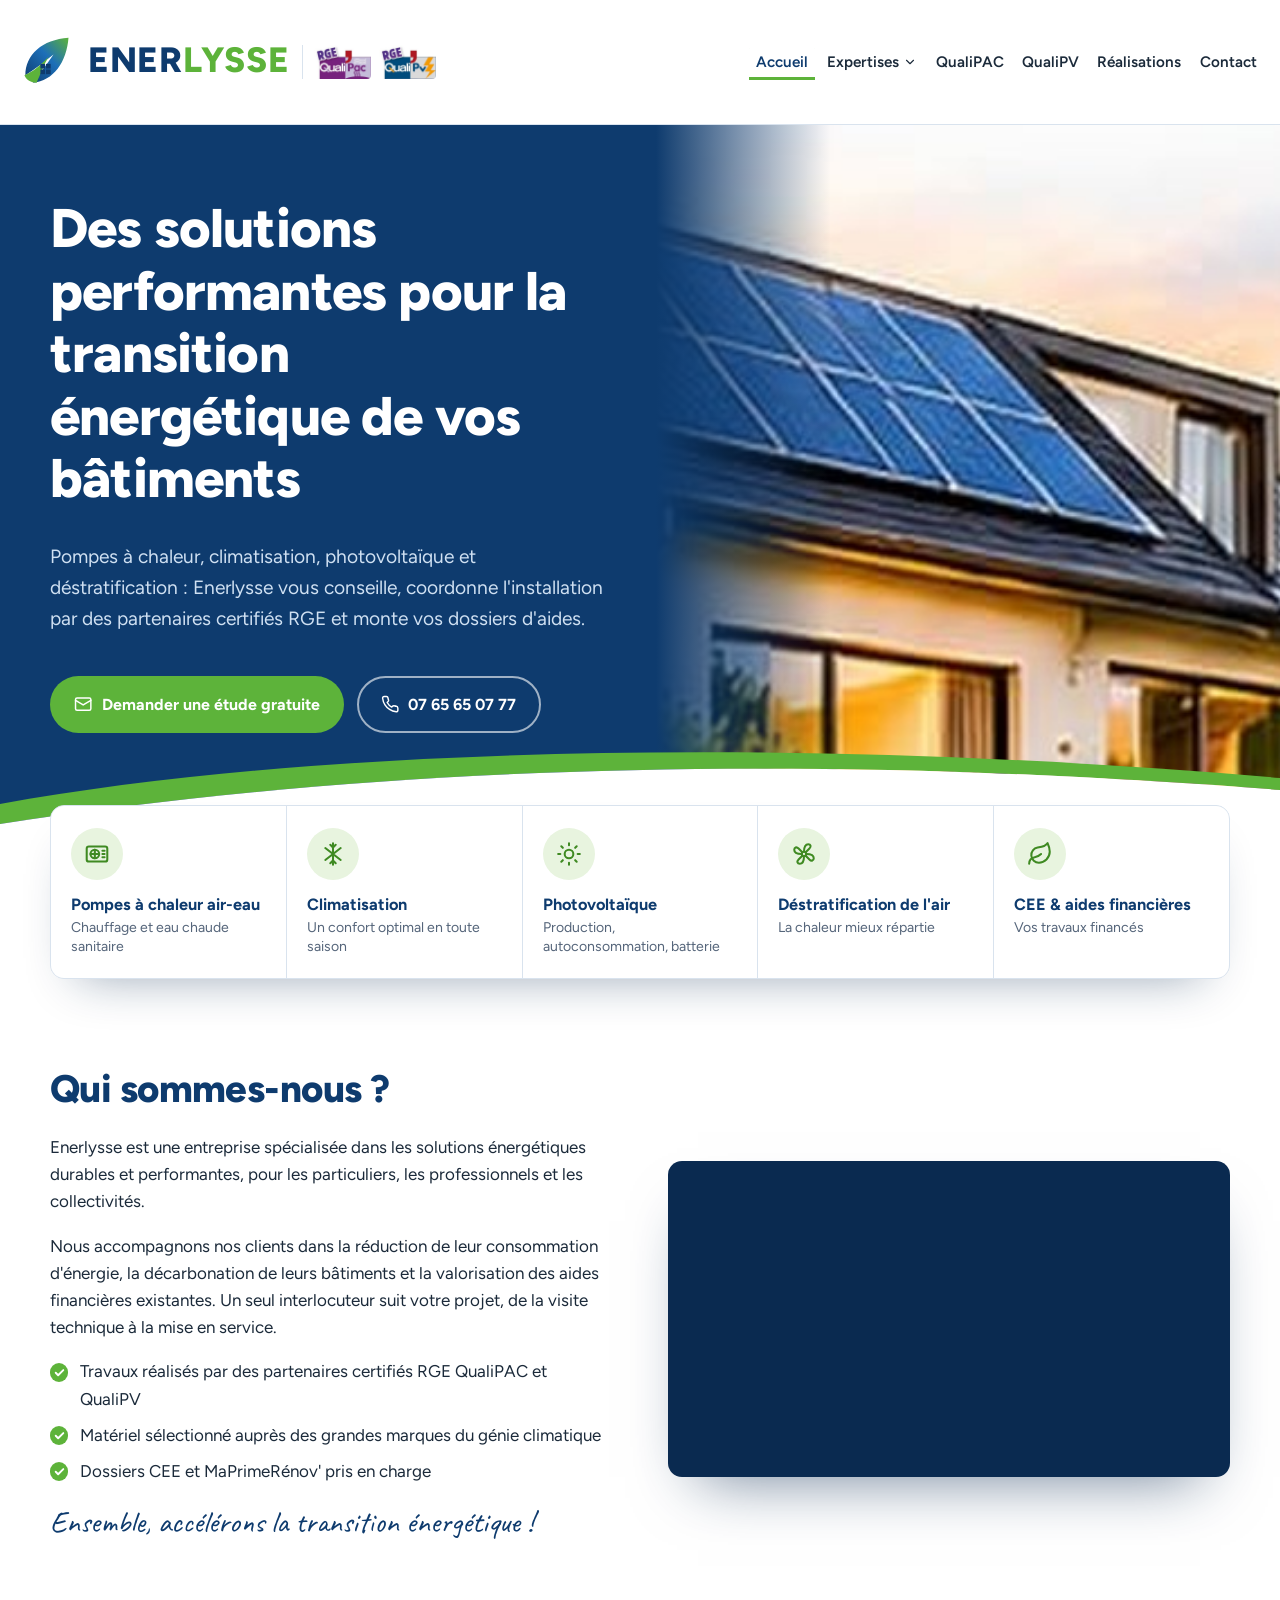
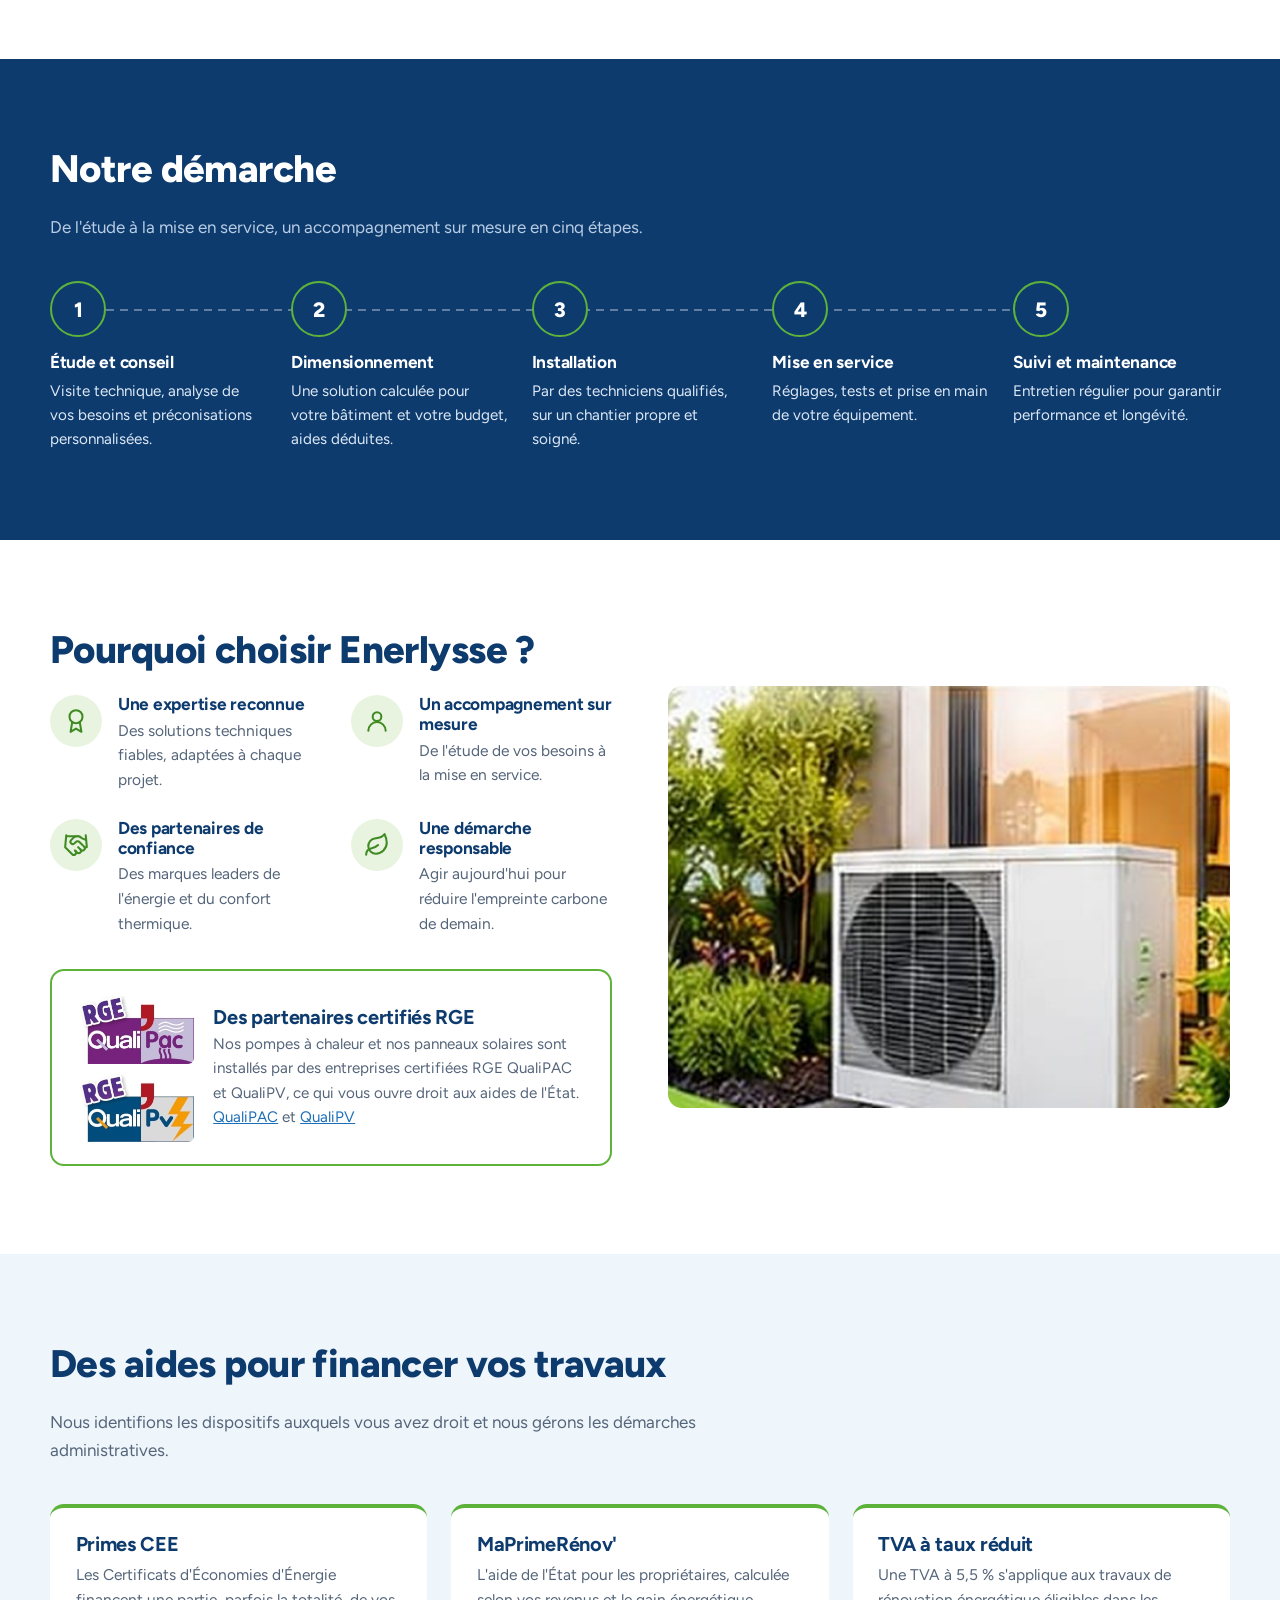
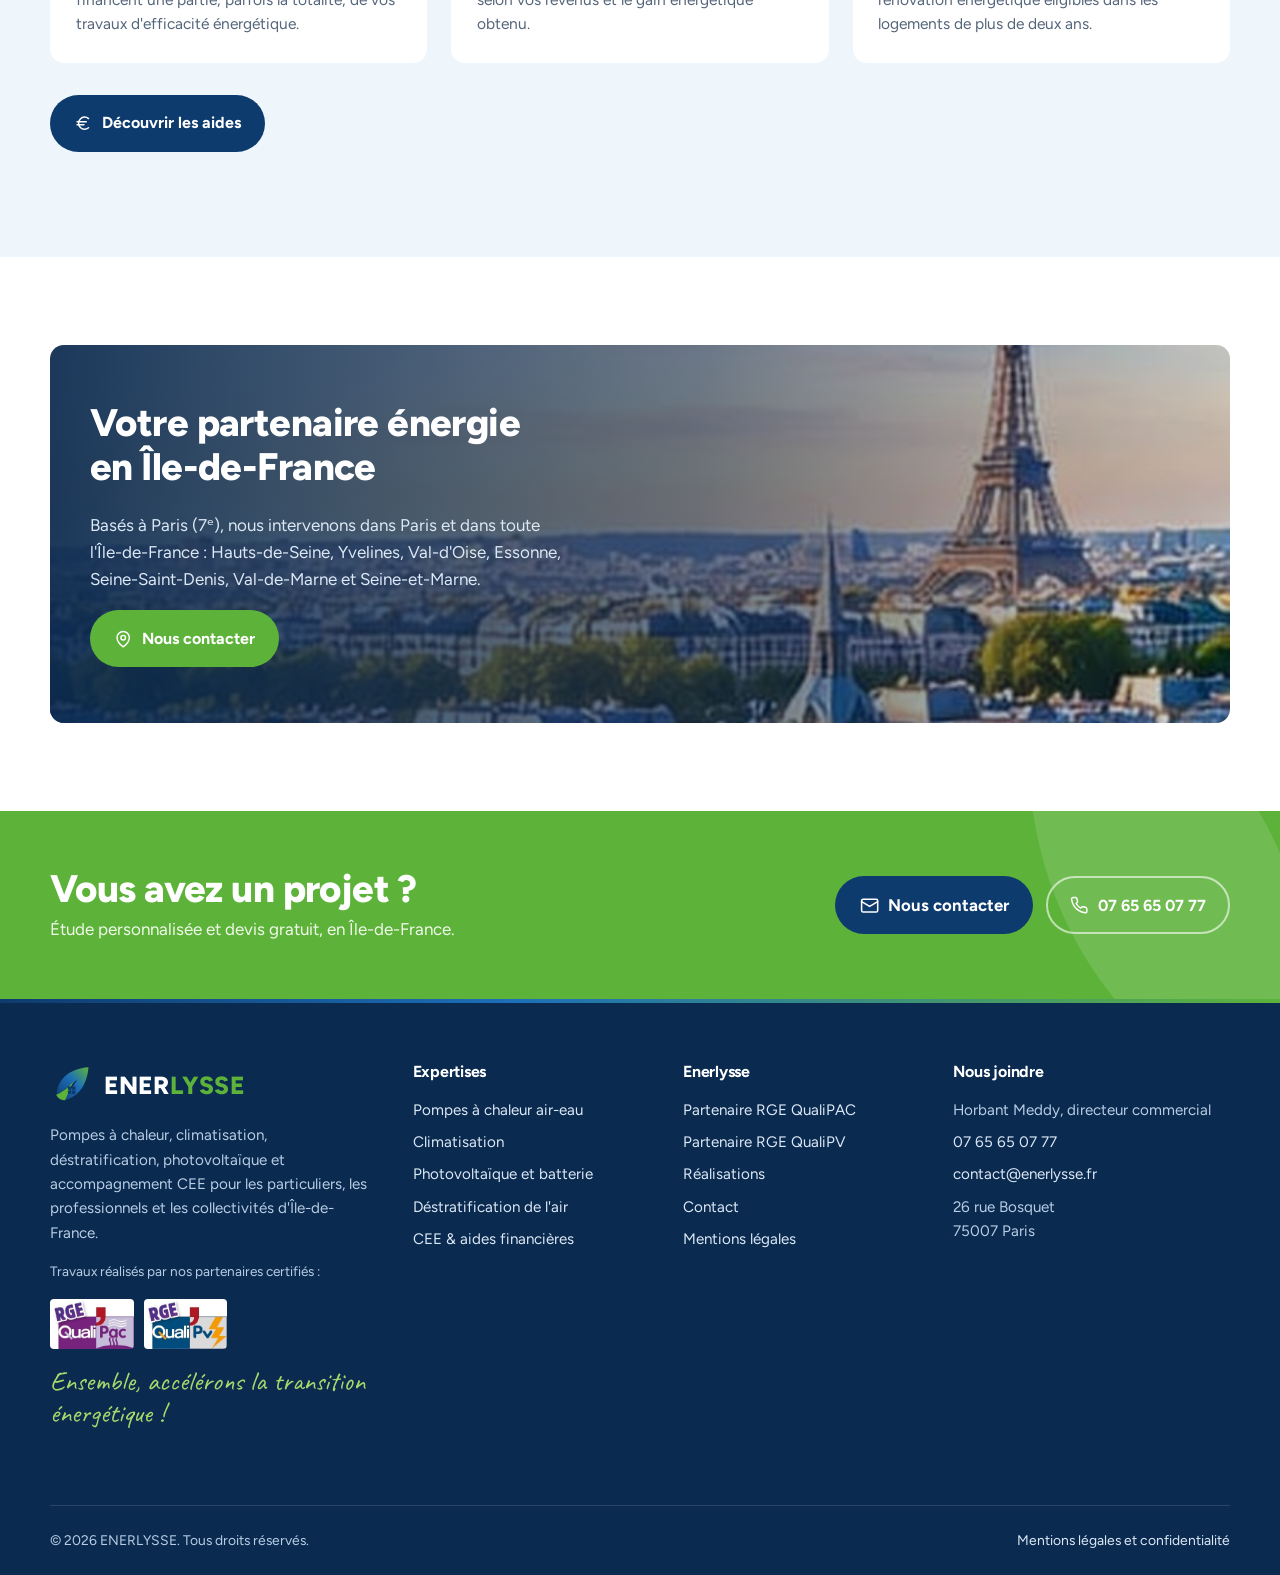
==== commit d79586a0: "Photos dans Pour quels bâtiments" ====
--- a/index.html
+++ b/index.html
@@ -14,7 +14,7 @@
 <link rel="preconnect" href="https://fonts.googleapis.com">
 <link rel="preconnect" href="https://fonts.gstatic.com" crossorigin>
 <link href="https://fonts.googleapis.com/css2?family=Caveat:wght@600&family=Figtree:wght@400;500;600;700;800&display=swap" rel="stylesheet">
-<link rel="stylesheet" href="assets/css/style.css?v=2026100602">
+<link rel="stylesheet" href="assets/css/style.css?v=2026100804">
 </head>
 <body>
 <a class="skip-link" href="#contenu">Aller au contenu</a>
@@ -52,7 +52,7 @@
       </div>
     </div>
     <div class="hero-media">
-      <img src="assets/img/maison-solaire.jpg" alt="Maison individuelle équipée pour les énergies renouvelables" width="624" height="320">
+      <img src="https://images.unsplash.com/photo-1730807908064-c087959dd52c?auto=format&amp;fit=crop&amp;w=1600&amp;q=80" onerror="this.onerror=null;this.src='assets/img/maison-solaire.jpg'" alt="Maison individuelle équipée pour les énergies renouvelables" width="624" height="320">
     </div>
   </div>
   <svg class="hero-swoosh" viewBox="0 0 1440 120" preserveAspectRatio="none" aria-hidden="true">
@@ -90,7 +90,7 @@
            Option 2 (vidéo YouTube) : collez l'identifiant YouTube dans data-youtube ci-dessous,
            par ex. data-youtube="dQw4w9WgXcQ" pour https://www.youtube.com/watch?v=dQw4w9WgXcQ
            Tant qu'aucune vidéo n'est trouvée, une photo s'affiche à la place. -->
-      <div class="video-frame" data-youtube="https://www.youtube.com/watch?v=qQwC8kGLUNQ">
+      <div class="video-frame" data-youtube="https://youtu.be/pET1rDrXjJE">
         <video controls preload="metadata" poster="assets/img/batiment.jpg" playsinline>
           <source src="assets/video/enerlysse-presentation.mp4" type="video/mp4">
           <source src="assets/video/enerlysse-presentation.MP4" type="video/mp4">
@@ -126,7 +126,7 @@
 <section class="section" id="pourquoi">
   <div class="wrap split reverse">
     <div>
-      <div class="photo"><img src="assets/img/pac-unite.jpg" alt="Unité extérieure de pompe à chaleur air-eau installée dans un jardin" loading="lazy" width="536" height="352"></div>
+      <div class="photo"><img src="https://images.unsplash.com/photo-1776860150305-108ed577d7d4?auto=format&amp;fit=crop&amp;w=1600&amp;q=80" onerror="this.onerror=null;this.src='assets/img/pac-unite.jpg'" alt="Unité extérieure de pompe à chaleur air-eau installée dans un jardin" loading="lazy" width="536" height="352"></div>
     </div>
     <div>
       <h2>Pourquoi choisir Enerlysse&nbsp;?</h2>
@@ -162,7 +162,7 @@
 <section class="section">
   <div class="wrap">
     <div class="zone">
-      <img src="assets/img/paris.jpg" alt="" loading="lazy">
+      <img src="https://images.unsplash.com/photo-1547566420-c0036b49cb8d?auto=format&amp;fit=crop&amp;w=1600&amp;q=80" onerror="this.onerror=null;this.src='assets/img/paris.jpg'" alt="" loading="lazy">
       <div class="zone-body">
         <h2>Votre partenaire énergie en <span style="white-space:nowrap">Île-de-France</span></h2>
         <p>Basés à Paris (7ᵉ), nous intervenons dans Paris et dans toute l'Île-de-France : Hauts-de-Seine, Yvelines, Val-d'Oise, Essonne, Seine-Saint-Denis, Val-de-Marne et Seine-et-Marne.</p>
@@ -230,6 +230,6 @@
     </div>
   </div>
 </footer>
-<script src="assets/js/main.js?v=2026100602"></script>
+<script src="assets/js/main.js?v=2026100801"></script>
 </body>
 </html>
--- a/assets/css/style.css
+++ b/assets/css/style.css
@@ -115,6 +115,8 @@
 }
 .main-nav .submenu { display: none; flex-direction: column; align-items: stretch; gap: 0; }
 .has-sub.open > .submenu { display: flex; }
+/* Pont invisible entre « Expertises » et la liste : le menu ne se ferme plus en descendant la souris */
+.submenu::before { content: ""; position: absolute; left: 0; right: 0; top: -10px; height: 10px; }
 .has-sub.open .chev { transform: rotate(180deg); }
 .submenu a { display: flex; flex-direction: column; align-items: flex-start; gap: 0; padding: .65rem .8rem; }
 .submenu small { font-weight: 500; color: var(--muted); font-size: .82rem; }
@@ -137,6 +139,7 @@
   .main-nav ul { flex-direction: column; align-items: stretch; }
   .main-nav a, .main-nav button { width: 100%; justify-content: space-between; padding: .9rem .6rem; font-size: 1.08rem; }
   .main-nav a[aria-current="page"], .main-nav .is-current > button { box-shadow: inset 4px 0 0 var(--green); border-radius: 0; }
+  .submenu::before { display: none; }
   .submenu { position: static; box-shadow: none; border: 0; border-left: 2px solid var(--line); border-radius: 0; margin-left: .6rem; padding: 0 0 0 .5rem; min-width: 0; }
   .nav-mobile-cta { display: block !important; margin-top: 1.5rem; }
 }
@@ -458,6 +461,11 @@
 .type-photo { aspect-ratio: 4 / 3; border-radius: 10px; overflow: hidden; background: var(--sky); margin-bottom: 1.1rem; }
 .type-photo img { width: 100%; height: 100%; object-fit: cover; }
 .type h3 { margin-top: .2rem; }
+/* Cartes à icône (onglet Déstratification) */
+.type-head { display: flex; align-items: center; gap: 1.1rem; margin-bottom: 1.1rem; }
+.type-head h3 { margin: 0; font-size: 1.2rem; }
+.type-ico { flex: none; display: grid; place-items: center; width: 84px; height: 84px; color: var(--blue); }
+.type-ico svg { width: 100%; height: 100%; }
 
 /* Carte partenaire */
 .partner-meta a { color: var(--navy); font-weight: 700; text-decoration: none; }
@@ -476,3 +484,33 @@
 .video-frame iframe { position: absolute; inset: 0; width: 100%; height: 100%; border: 0; }
 .video-fallback { align-items: end; justify-items: start; text-align: left; padding: 1.5rem 1.6rem; background: linear-gradient(0deg, rgba(10,42,80,.85) 0%, rgba(10,42,80,.1) 60%), url("../img/batiment.jpg") center / cover; }
 .video-fallback p { font-size: 1.15rem; }
+
+/* ---------- Nom ENERLYSSE en grand dans l'en-tête ---------- */
+:root { --header-h: 104px; }
+.site-header .brand { gap: .75rem; }
+.site-header .brand img { width: 64px; height: 64px; }
+.site-header .brand-name { font-size: 2.4rem; letter-spacing: .02em; }
+@media (max-width: 1320px) { .site-header .brand-name { font-size: 2.1rem; } .site-header .brand img { width: 56px; height: 56px; } }
+@media (max-width: 1180px) { :root { --header-h: 92px; } .site-header .brand-name { font-size: 2.2rem; } }
+@media (max-width: 520px) { :root { --header-h: 76px; } .site-header .brand-name { font-size: 1.6rem; } .site-header .brand img { width: 42px; height: 42px; } .site-header .brand { gap: .45rem; } }
+@media (max-width: 380px) { .site-header .brand-name { font-size: 1.35rem; } .site-header .brand img { width: 36px; height: 36px; } }
+
+/* ---------- ENERLYSSE encore plus grand ---------- */
+:root { --header-h: 124px; }
+.site-header .brand img { width: 84px; height: 84px; }
+.site-header .brand-name { font-size: 3.2rem; }
+@media (max-width: 1440px) { .site-header .brand-name { font-size: 2.8rem; } .site-header .brand img { width: 74px; height: 74px; } .header-rge-label { display: none; } }
+@media (max-width: 1320px) { .site-header .brand-name { font-size: 2.5rem; } .site-header .brand img { width: 66px; height: 66px; } }
+@media (max-width: 1180px) { :root { --header-h: 104px; } .site-header .brand-name { font-size: 2.8rem; } .site-header .brand img { width: 70px; height: 70px; } }
+@media (max-width: 520px) { :root { --header-h: 84px; } .site-header .brand-name { font-size: 1.9rem; } .site-header .brand img { width: 48px; height: 48px; } .site-header .header-rge img { height: 30px; } }
+@media (max-width: 380px) { .site-header .brand-name { font-size: 1.6rem; } .site-header .brand img { width: 40px; height: 40px; } .site-header .header-rge img { height: 26px; } }
+/* En-tête plus large pour loger le grand nom sans rien couper */
+.site-header .header-inner { width: min(100% - 2.5rem, 1760px); gap: 1.2rem; }
+@media (max-width: 1800px) { .header-phone { display: none; } }
+@media (max-width: 1600px) { .site-header .main-nav a, .site-header .main-nav button { padding: .6rem .6rem; } }
+@media (max-width: 1440px) and (min-width: 1181px) { .site-header .header-rge img { height: 34px; } .site-header .header-rge { padding-left: .7rem; } }
+@media (max-width: 1366px) and (min-width: 1181px) { .site-header .brand-name { font-size: 2.2rem; } .site-header .brand img { width: 60px; height: 60px; } .site-header .main-nav a, .site-header .main-nav button { padding: .55rem .45rem; font-size: .95rem; } .site-header .header-inner { width: calc(100% - 2rem); gap: .8rem; } }
+@media (max-width: 1260px) and (min-width: 1181px) { .site-header .brand-name { font-size: 1.95rem; } .site-header .brand img { width: 52px; height: 52px; } .site-header .header-rge img { height: 30px; } }
+/* Mobile : le bouton menu doit rester visible */
+@media (max-width: 520px) { .site-header .header-inner { width: calc(100% - 1.5rem); gap: .5rem; } .site-header .brand-name { font-size: 1.55rem; } .site-header .brand img { width: 40px; height: 40px; } .site-header .brand { gap: .35rem; } .site-header .header-rge { padding-left: .4rem; gap: .25rem; } .site-header .header-rge img { height: 26px; } }
+@media (max-width: 380px) { .site-header .brand-name { font-size: 1.3rem; } .site-header .brand img { width: 34px; height: 34px; } .site-header .header-rge img { height: 22px; } }
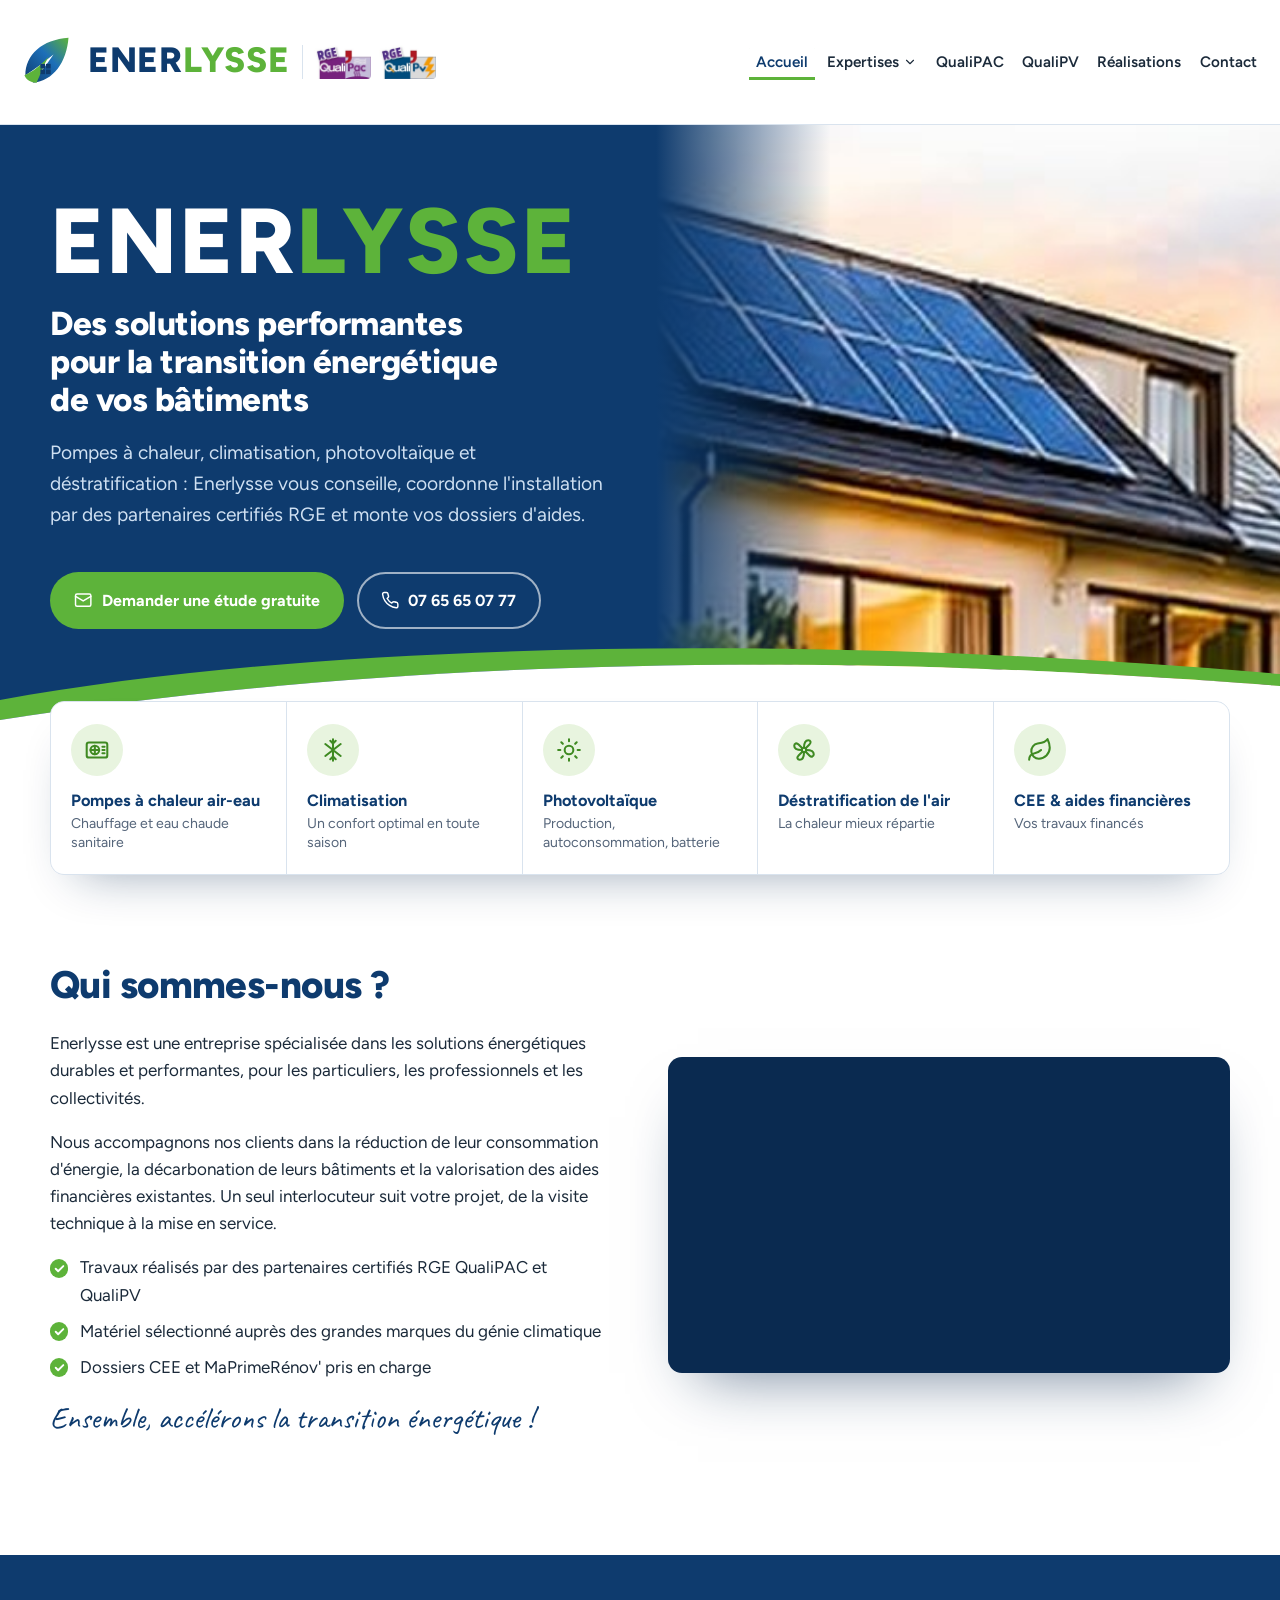
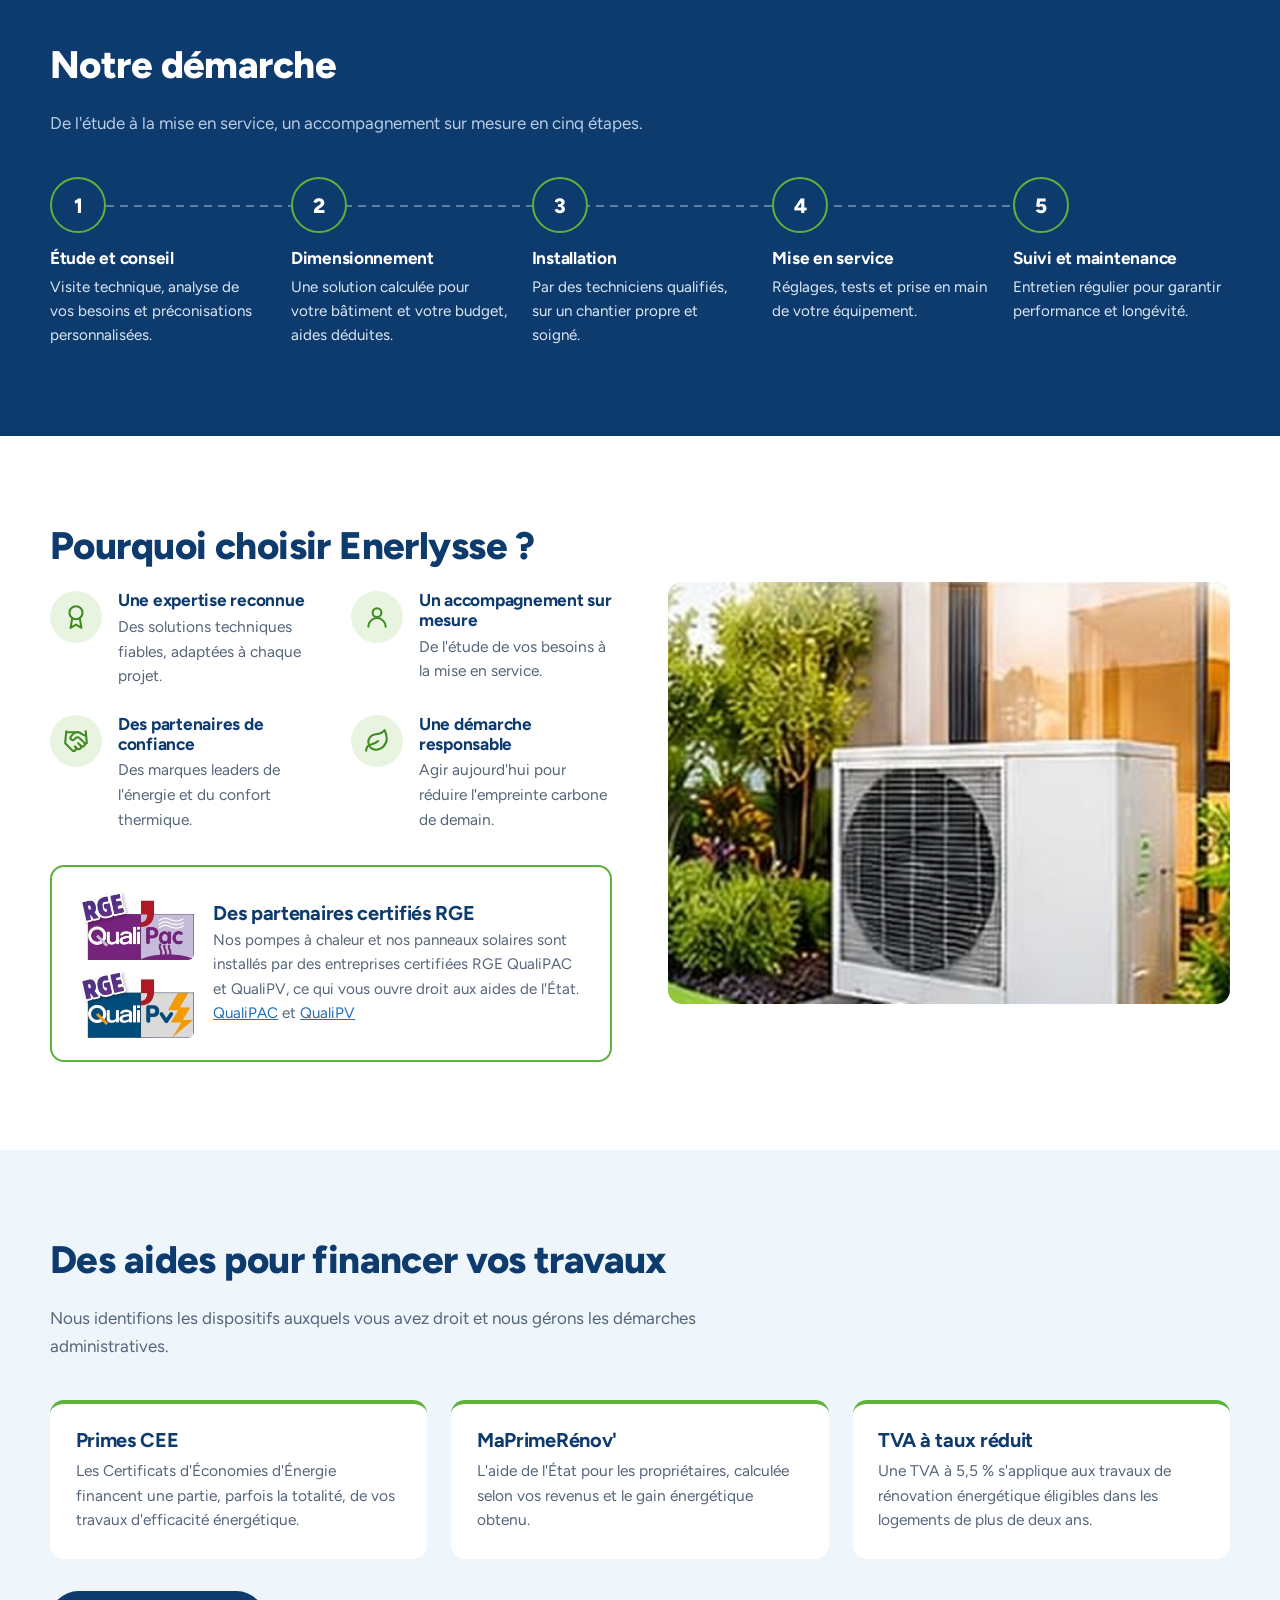
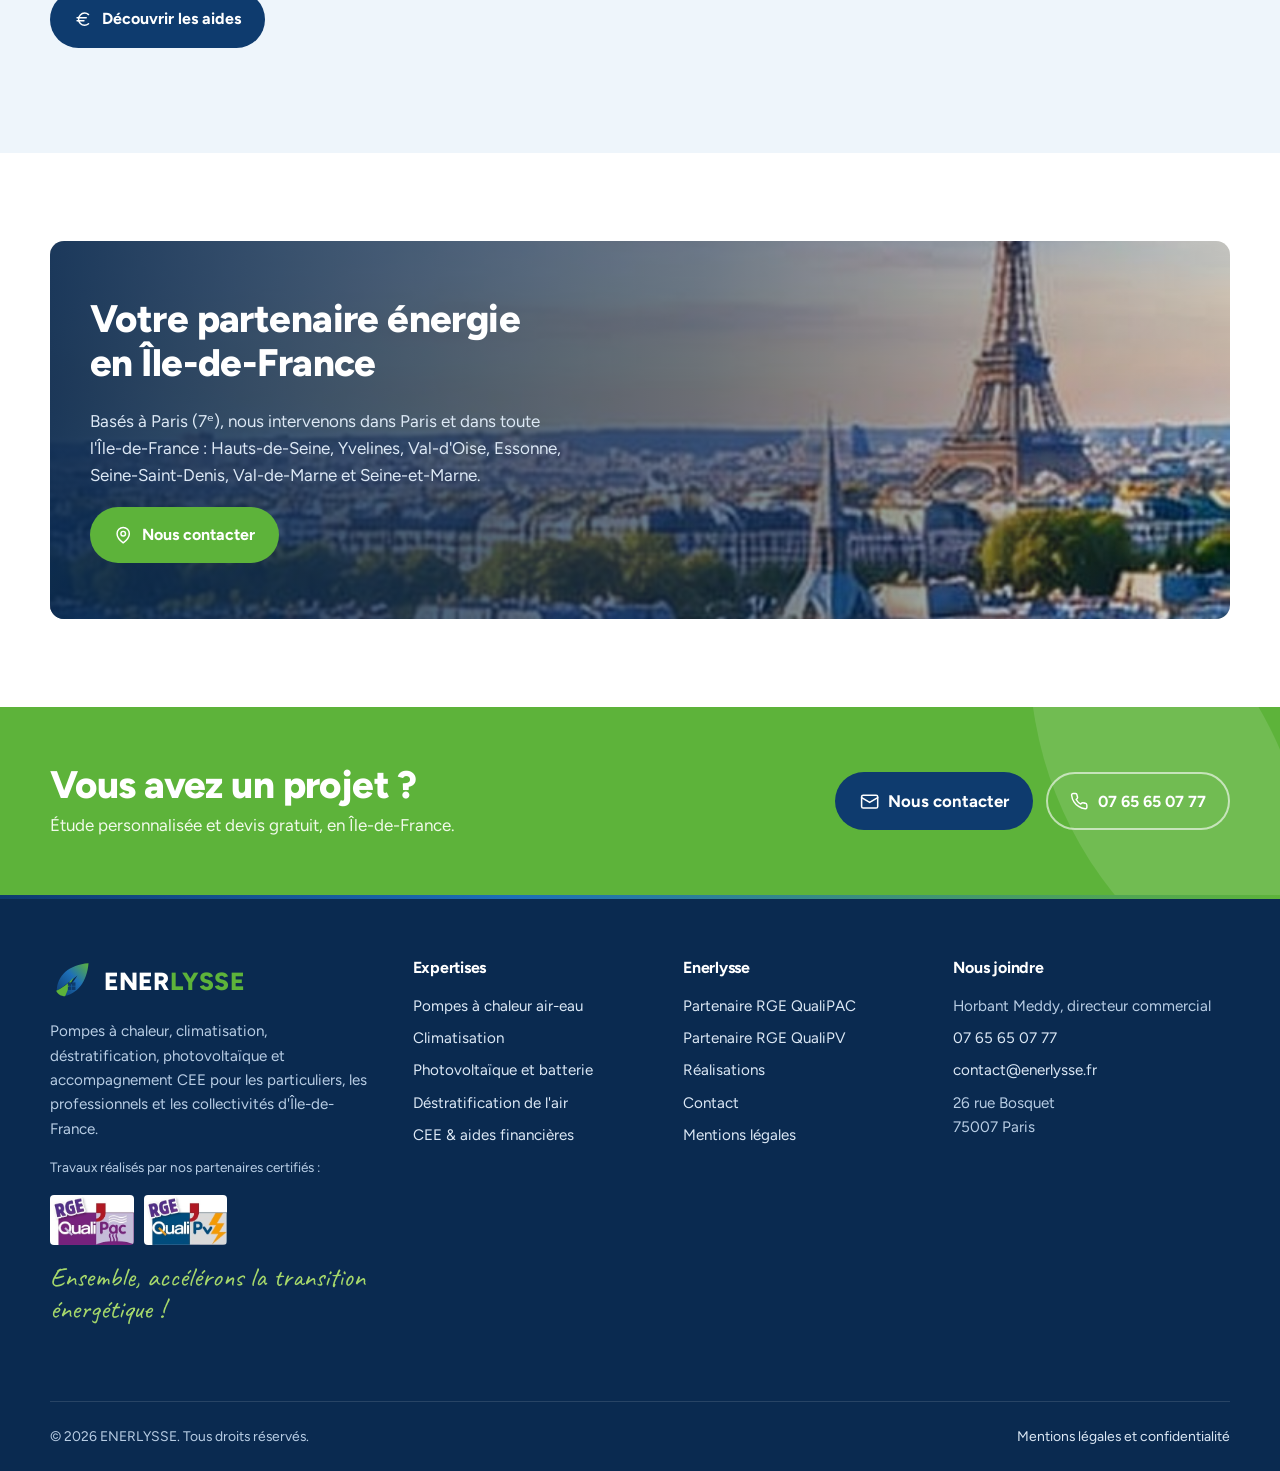
==== commit 28cae4c3: "ENERLYSSE en grand sur la page d'accueil" ====
--- a/index.html
+++ b/index.html
@@ -14,7 +14,7 @@
 <link rel="preconnect" href="https://fonts.googleapis.com">
 <link rel="preconnect" href="https://fonts.gstatic.com" crossorigin>
 <link href="https://fonts.googleapis.com/css2?family=Caveat:wght@600&family=Figtree:wght@400;500;600;700;800&display=swap" rel="stylesheet">
-<link rel="stylesheet" href="assets/css/style.css?v=2026100804">
+<link rel="stylesheet" href="assets/css/style.css?v=2026100805">
 </head>
 <body>
 <a class="skip-link" href="#contenu">Aller au contenu</a>
@@ -44,6 +44,7 @@
 <section class="hero">
   <div class="hero-grid">
     <div class="hero-copy">
+      <p class="hero-brand" aria-hidden="true">ENER<span>LYSSE</span></p>
       <h1>Des solutions performantes pour la transition énergétique de vos bâtiments</h1>
       <p class="lead">Pompes à chaleur, climatisation, photovoltaïque et déstratification : Enerlysse vous conseille, coordonne l'installation par des partenaires certifiés RGE et monte vos dossiers d'aides.</p>
       <div class="hero-actions">
--- a/assets/css/style.css
+++ b/assets/css/style.css
@@ -514,3 +514,9 @@
 /* Mobile : le bouton menu doit rester visible */
 @media (max-width: 520px) { .site-header .header-inner { width: calc(100% - 1.5rem); gap: .5rem; } .site-header .brand-name { font-size: 1.55rem; } .site-header .brand img { width: 40px; height: 40px; } .site-header .brand { gap: .35rem; } .site-header .header-rge { padding-left: .4rem; gap: .25rem; } .site-header .header-rge img { height: 26px; } }
 @media (max-width: 380px) { .site-header .brand-name { font-size: 1.3rem; } .site-header .brand img { width: 34px; height: 34px; } .site-header .header-rge img { height: 22px; } }
+
+/* ---------- ENERLYSSE en très grand dans le bandeau d'accueil ---------- */
+.hero-brand { margin: 0 0 1.2rem; font-size: clamp(3.2rem, 7.2vw, 6.6rem); font-weight: 800; line-height: .95; letter-spacing: .02em; color: #fff; }
+.hero-brand span { color: var(--green); }
+.hero .hero-brand + h1 { font-size: clamp(1.6rem, 2.6vw, 2.4rem); max-width: 22ch; }
+@media (max-width: 520px) { .hero-brand { font-size: clamp(2.6rem, 14vw, 3.6rem); margin-bottom: .8rem; } }
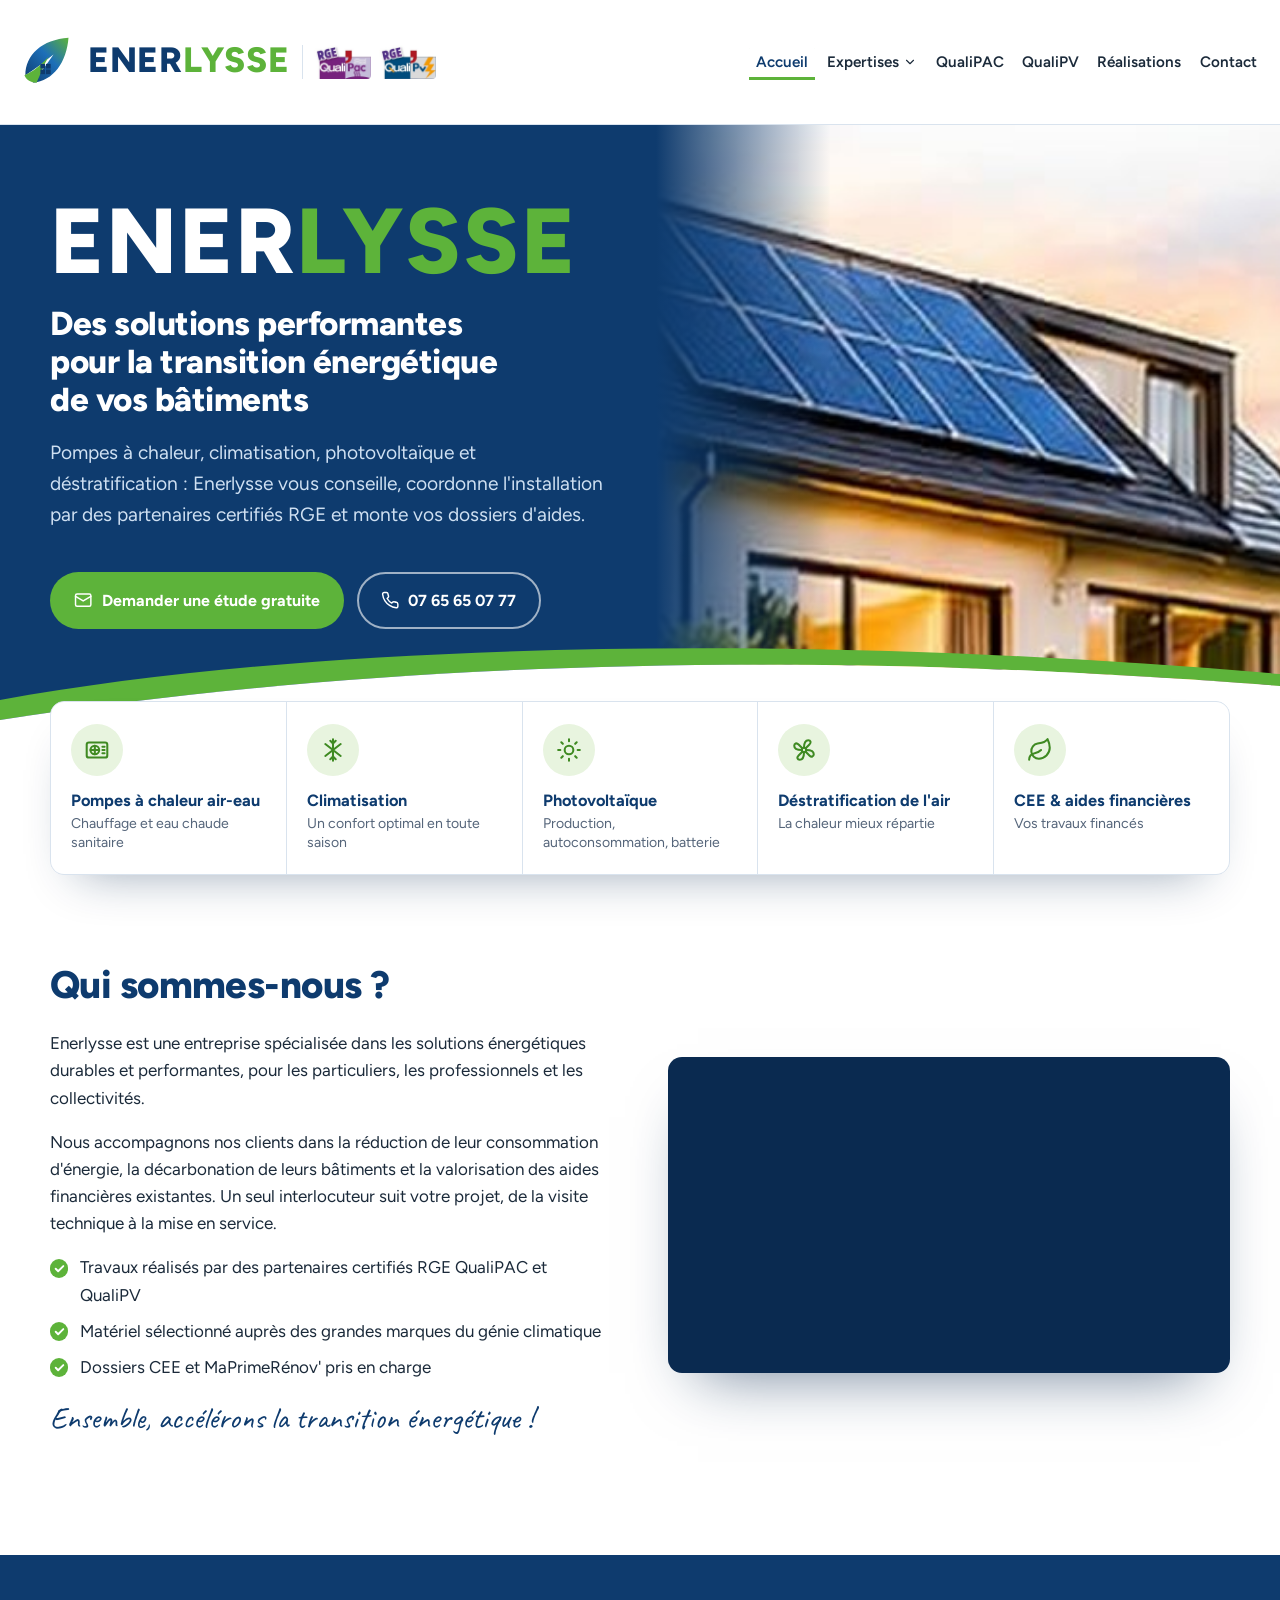
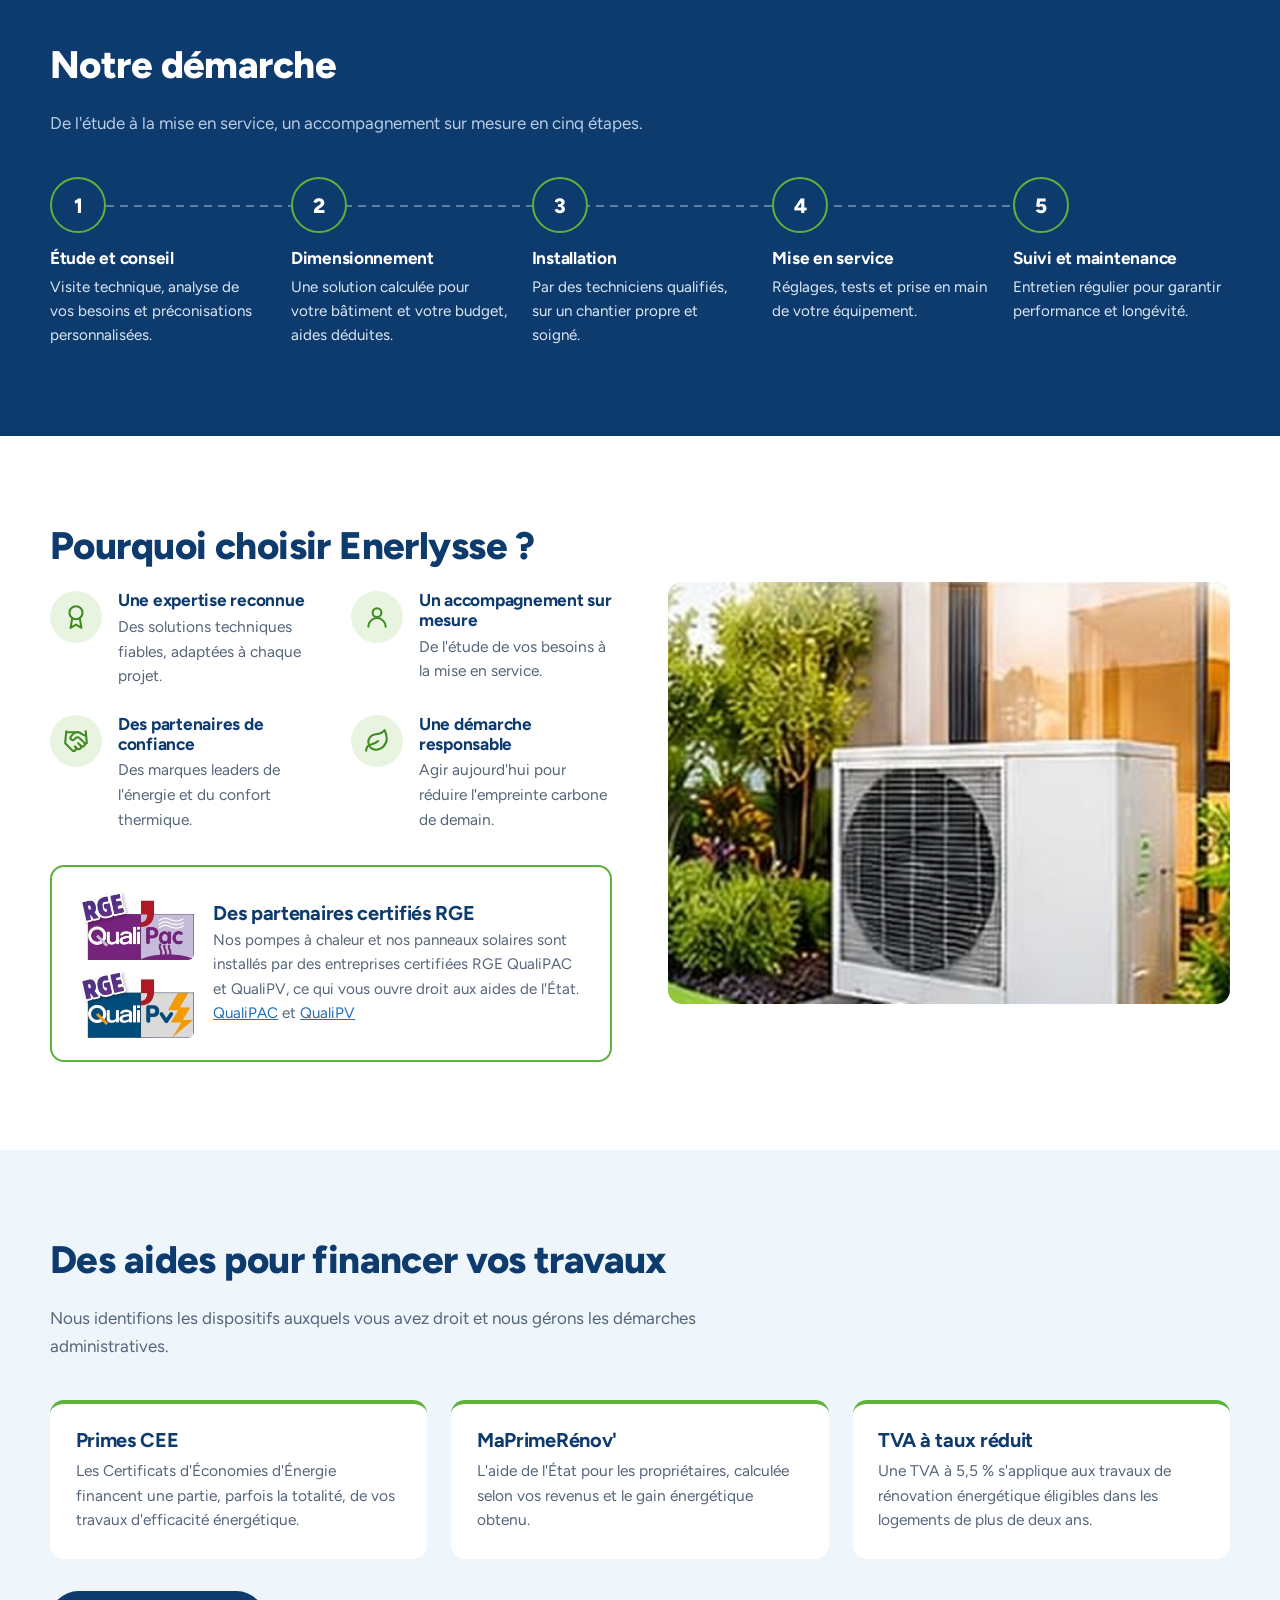
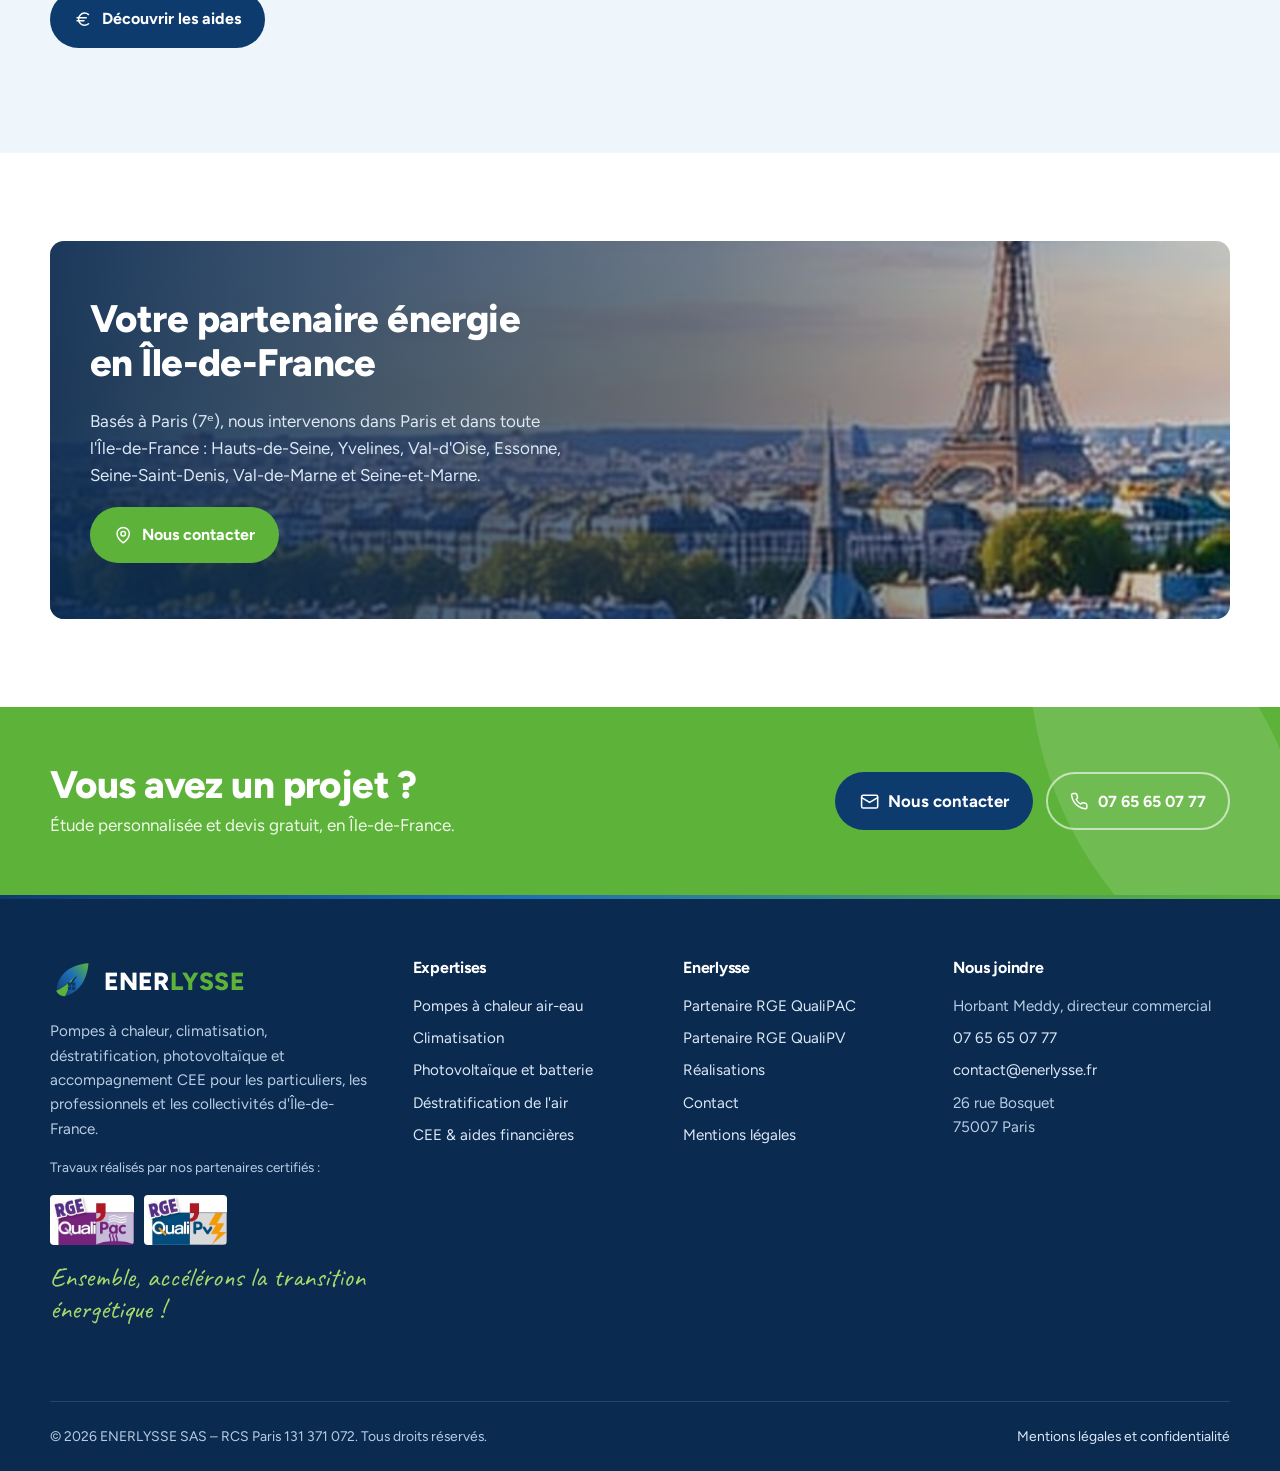
==== commit 7c391837: "Mentions légales : infos du Kbis (RCS Paris 131 371 072, SAS au capital de 1 000 €, EUID) Co-Authore" ====
--- a/index.html
+++ b/index.html
@@ -226,7 +226,7 @@
       </div>
     </div>
     <div class="footer-bottom">
-      <span>© <span id="year">2026</span> ENERLYSSE. Tous droits réservés.</span>
+      <span>© <span id="year">2026</span> ENERLYSSE SAS – RCS Paris 131 371 072. Tous droits réservés.</span>
       <a href="mentions-legales.html">Mentions légales et confidentialité</a>
     </div>
   </div>
